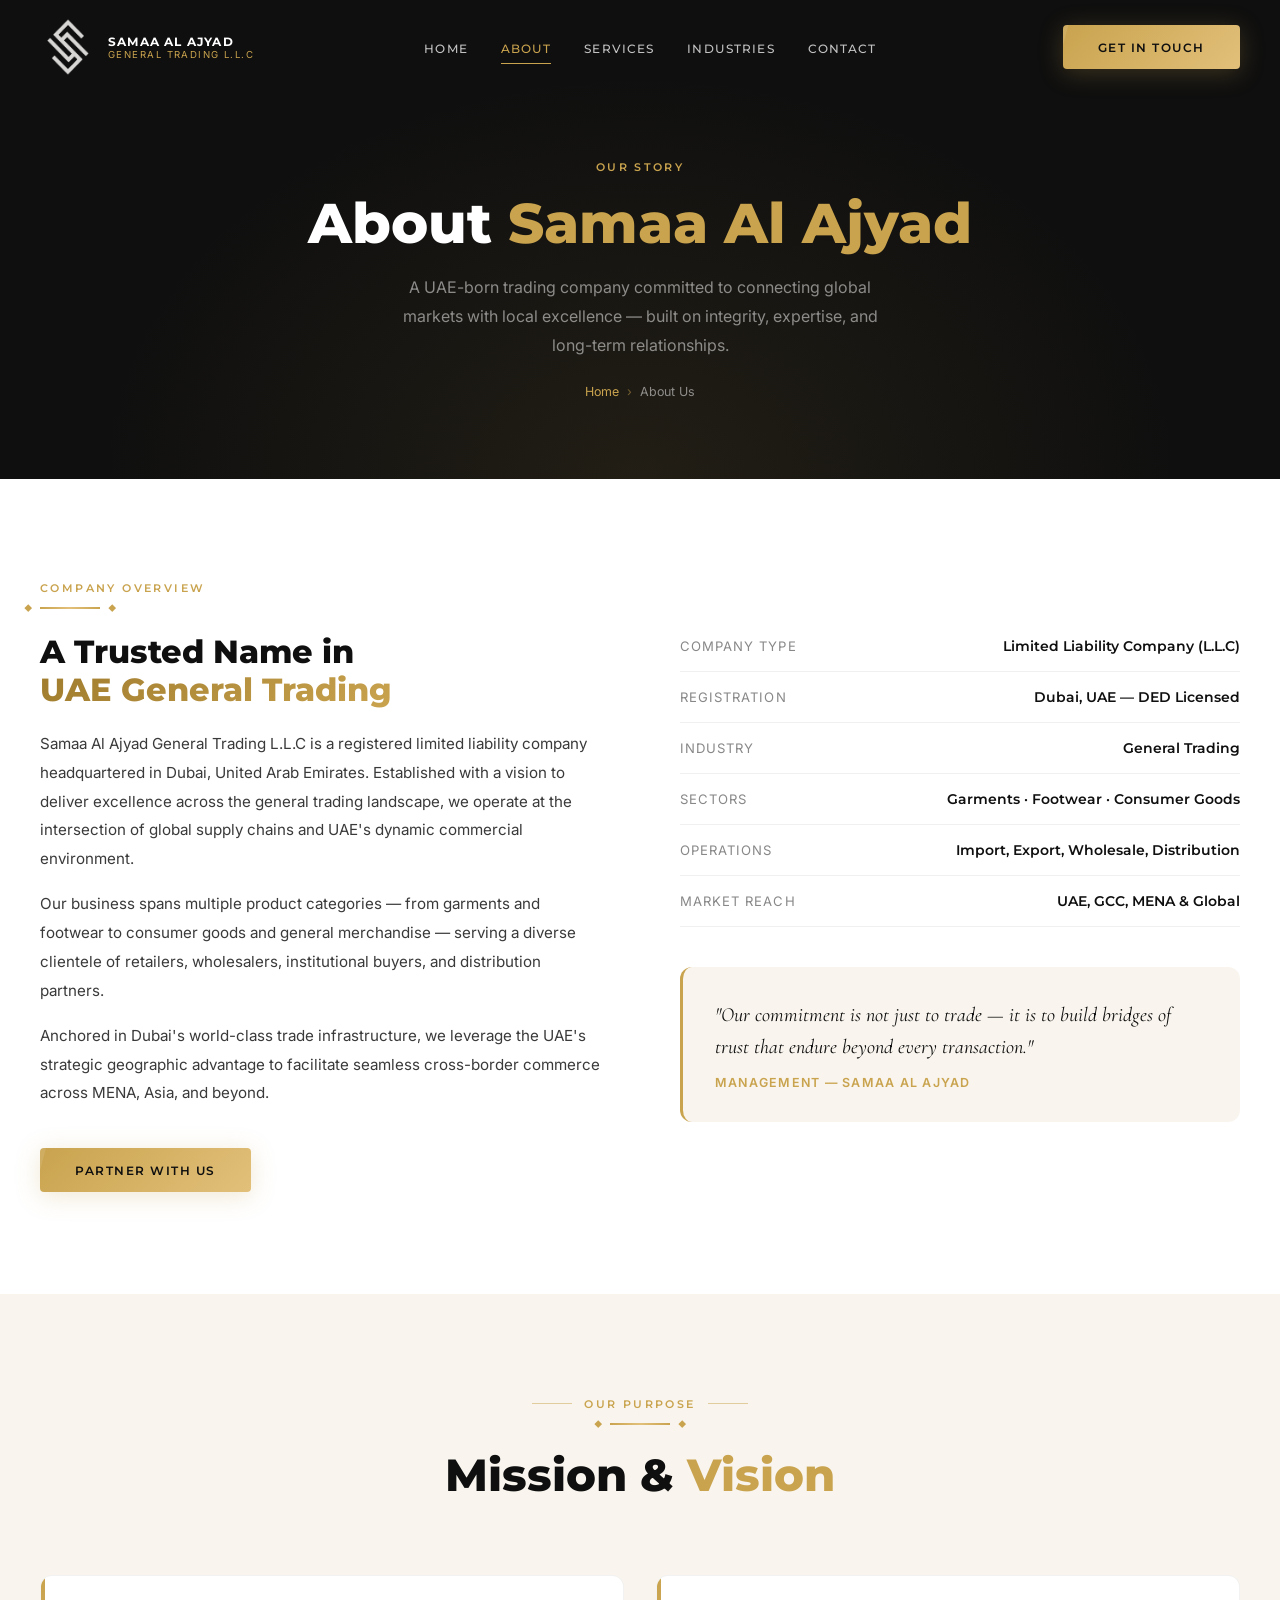
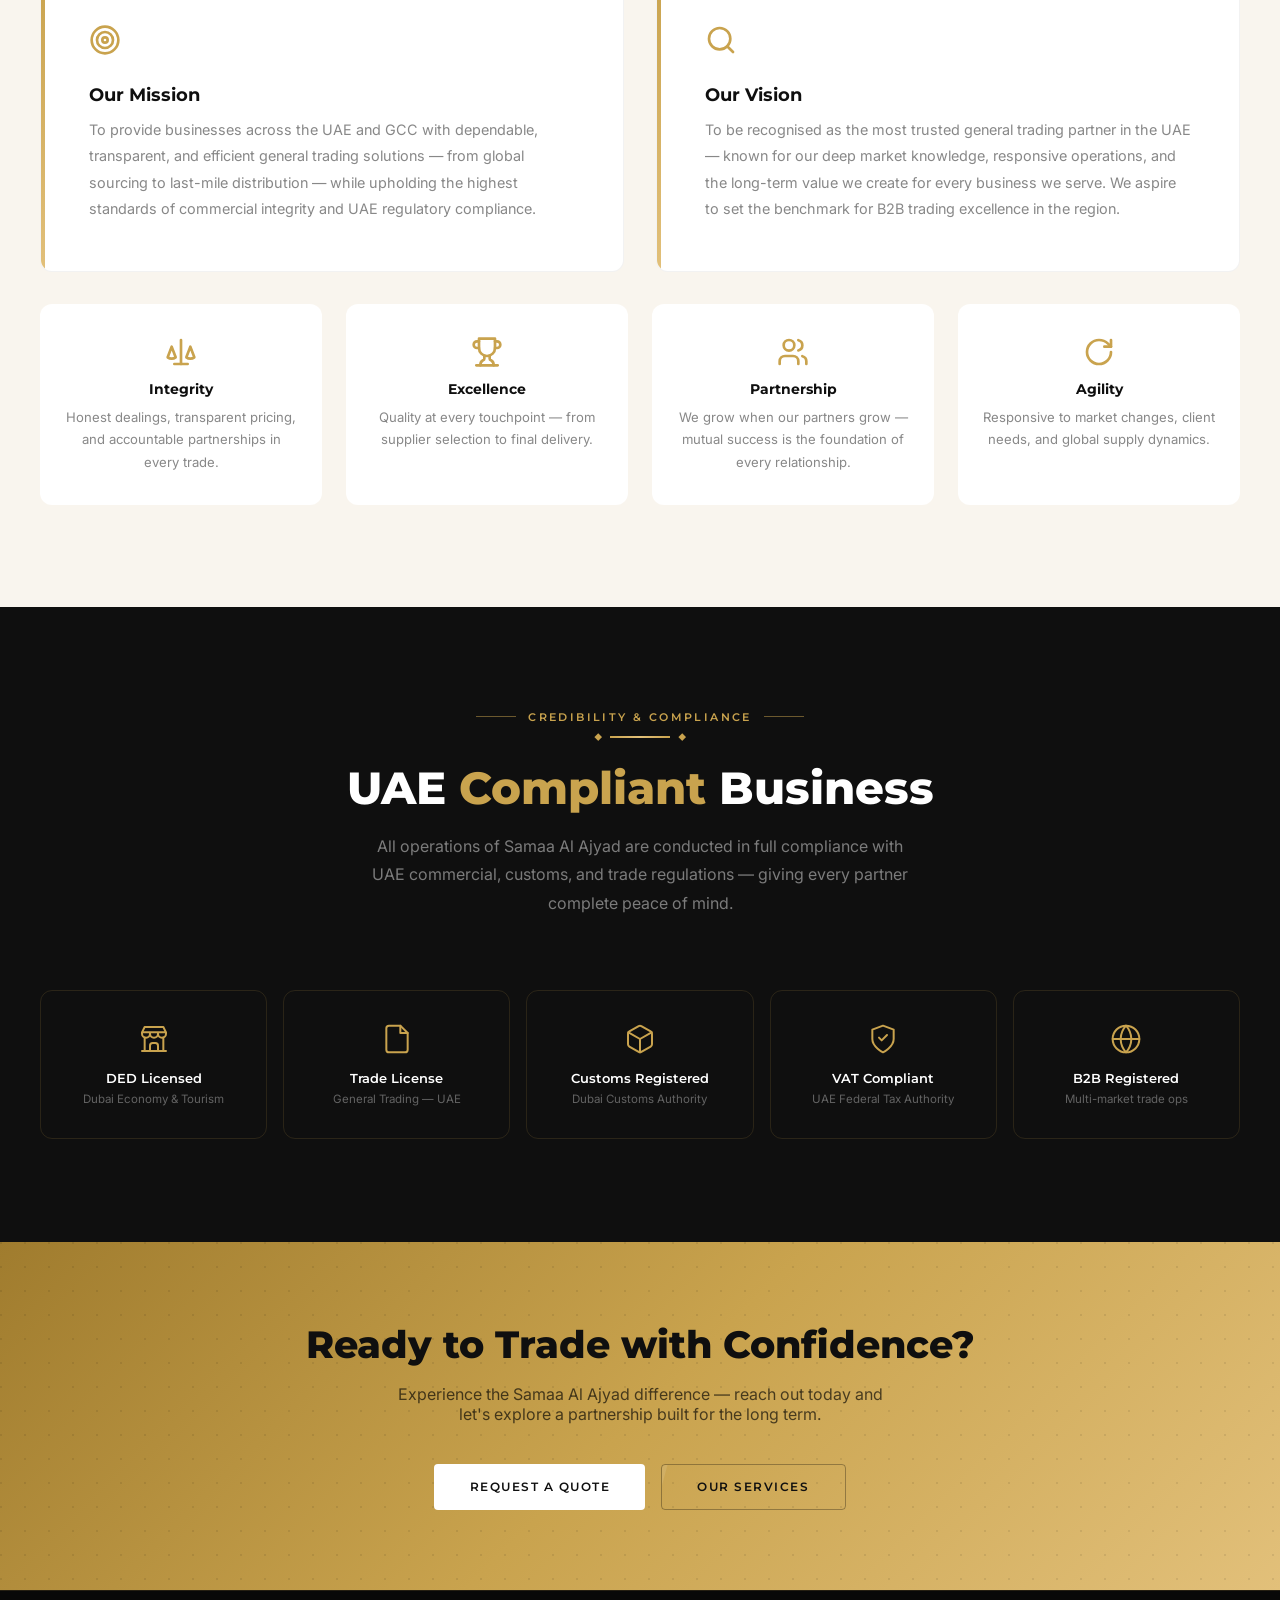
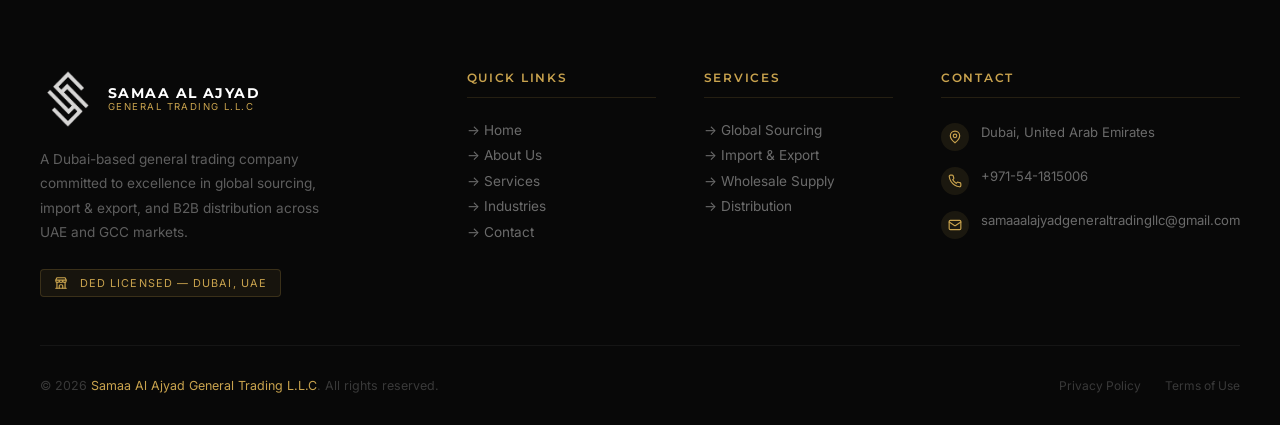
==== about.html @ 66979c5a "first commit" ====
<!DOCTYPE html>
<html lang="en">

<head>
    <meta charset="UTF-8">
    <meta name="viewport" content="width=device-width, initial-scale=1.0">
    <title>About Us — Samaa Al Ajyad General Trading L.L.C</title>
    <meta name="description"
        content="Learn about Samaa Al Ajyad General Trading — our mission, vision, and commitment to excellence in UAE trade.">
    <link rel="stylesheet" href="style.css">
</head>

<body>

    <!-- ── Navbar ──────────────────────────────────────────────── -->
    <nav id="navbar">
        <div class="nav-container">
            <a href="index.html" class="nav-logo">
                <img class="logo-mark" src="assets/Saama Al Ajyad General Trading LOGOTP.png"
                    alt="Samaa Al Ajyad General Trading logo">
                <div class="logo-text">
                    <span class="logo-name">Samaa Al Ajyad</span>
                    <span class="logo-sub">General Trading L.L.C</span>
                </div>
            </a>
            <ul class="nav-links" id="navLinks">
                <li><a href="index.html">Home</a></li>
                <li><a href="about.html">About</a></li>
                <li><a href="services.html">Services</a></li>
                <li><a href="industries.html">Industries</a></li>
                <li><a href="contact.html">Contact</a></li>
            </ul>
            <a href="contact.html" class="btn btn-gold nav-cta">Get in Touch</a>
            <button class="nav-hamburger" id="hamburger" aria-label="Menu" aria-expanded="false">
                <span></span><span></span><span></span>
            </button>
        </div>
    </nav>

    <!-- ── Page Header ──────────────────────────────────────────── -->
    <div class="page-header">
        <div class="container">
            <div class="page-header-content">
                <span class="section-label page-header-label">Our Story</span>
                <h1>About <span style="color:var(--gold)">Samaa Al Ajyad</span></h1>
                <p>A UAE-born trading company committed to connecting global markets with local excellence — built on
                    integrity, expertise, and long-term relationships.</p>
                <div class="page-breadcrumb">
                    <a href="index.html">Home</a>
                    <span>›</span>
                    <span style="color:rgba(255,255,255,0.5)">About Us</span>
                </div>
            </div>
        </div>
    </div>

    <!-- ── Company Introduction ─────────────────────────────────── -->
    <section class="section company-intro">
        <div class="container">
            <div class="intro-grid">
                <div class="intro-text reveal-left">
                    <div class="section-label">Company Overview</div>
                    <div class="ornament left"></div>
                    <h2 class="about-title">
                        A Trusted Name in<br>
                        <span class="intro-highlight">UAE General Trading</span>
                    </h2>
                    <p class="about-body">
                        Samaa Al Ajyad General Trading L.L.C is a registered limited liability company
                        headquartered in Dubai, United Arab Emirates. Established with a vision to deliver
                        excellence across the general trading landscape, we operate at the intersection of
                        global supply chains and UAE's dynamic commercial environment.
                    </p>
                    <p class="about-body">
                        Our business spans multiple product categories — from garments and footwear to
                        consumer goods and general merchandise — serving a diverse clientele of retailers,
                        wholesalers, institutional buyers, and distribution partners.
                    </p>
                    <p class="about-body">
                        Anchored in Dubai's world-class trade infrastructure, we leverage the UAE's
                        strategic geographic advantage to facilitate seamless cross-border commerce
                        across MENA, Asia, and beyond.
                    </p>
                    <a href="contact.html" class="btn btn-gold" style="margin-top:1.5rem;">Partner With Us</a>
                </div>

                <div class="reveal-right">
                    <div class="key-facts">
                        <div class="fact-row">
                            <span class="fact-label">Company Type</span>
                            <span class="fact-value">Limited Liability Company (L.L.C)</span>
                        </div>
                        <div class="fact-row">
                            <span class="fact-label">Registration</span>
                            <span class="fact-value">Dubai, UAE — DED Licensed</span>
                        </div>
                        <div class="fact-row">
                            <span class="fact-label">Industry</span>
                            <span class="fact-value">General Trading</span>
                        </div>
                        <div class="fact-row">
                            <span class="fact-label">Sectors</span>
                            <span class="fact-value">Garments · Footwear · Consumer Goods</span>
                        </div>
                        <div class="fact-row">
                            <span class="fact-label">Operations</span>
                            <span class="fact-value">Import, Export, Wholesale, Distribution</span>
                        </div>
                        <div class="fact-row">
                            <span class="fact-label">Market Reach</span>
                            <span class="fact-value">UAE, GCC, MENA &amp; Global</span>
                        </div>
                        <!-- <div class="fact-row">
                            <span class="fact-label">Business Language</span>
                            <span class="fact-value">English &amp; Arabic</span>
                        </div> -->
                    </div>

                    <div
                        style="margin-top:2.5rem; padding:2rem; background:var(--beige); border-radius:12px; border-left:3px solid var(--gold);">
                        <div
                            style="font-family:var(--font-serif); font-size:1.25rem; font-style:italic; color:var(--black); line-height:1.6; margin-bottom:0.75rem;">
                            "Our commitment is not just to trade — it is to build bridges of trust that endure beyond
                            every transaction."
                        </div>
                        <div
                            style="font-size:0.78rem; font-weight:600; letter-spacing:0.1em; text-transform:uppercase; color:var(--gold);">
                            Management — Samaa Al Ajyad</div>
                    </div>
                </div>
            </div>
        </div>
    </section>

    <!-- ── Mission & Vision ──────────────────────────────────────── -->
    <section class="section mv-section">
        <div class="container">
            <div class="section-head reveal">
                <div class="section-label">Our Purpose</div>
                <div class="ornament"></div>
                <h2 class="section-title">Mission &amp; <span class="gold">Vision</span></h2>
            </div>
            <div class="mv-grid">
                <div class="mv-card reveal delay-1">
                    <div class="mv-icon" style="color:var(--gold);">
                        <svg xmlns="http://www.w3.org/2000/svg" width="32" height="32" viewBox="0 0 24 24" fill="none"
                            stroke="currentColor" stroke-width="2" stroke-linecap="round" stroke-linejoin="round">
                            <circle cx="12" cy="12" r="10" />
                            <circle cx="12" cy="12" r="6" />
                            <circle cx="12" cy="12" r="2" />
                        </svg>
                    </div>
                    <div class="mv-title">Our Mission</div>
                    <div class="mv-text">
                        To provide businesses across the UAE and GCC with dependable, transparent,
                        and efficient general trading solutions — from global sourcing to last-mile
                        distribution — while upholding the highest standards of commercial integrity
                        and UAE regulatory compliance.
                    </div>
                </div>
                <div class="mv-card reveal delay-2">
                    <div class="mv-icon" style="color:var(--gold);">
                        <svg xmlns="http://www.w3.org/2000/svg" width="32" height="32" viewBox="0 0 24 24" fill="none"
                            stroke="currentColor" stroke-width="2" stroke-linecap="round" stroke-linejoin="round">
                            <circle cx="11" cy="11" r="8" />
                            <line x1="21" y1="21" x2="16.65" y2="16.65" />
                        </svg>
                    </div>
                    <div class="mv-title">Our Vision</div>
                    <div class="mv-text">
                        To be recognised as the most trusted general trading partner in the UAE —
                        known for our deep market knowledge, responsive operations, and the
                        long-term value we create for every business we serve. We aspire to set
                        the benchmark for B2B trading excellence in the region.
                    </div>
                </div>
            </div>

            <div
                style="display:grid; grid-template-columns:repeat(auto-fit,minmax(220px,1fr)); gap:1.5rem; margin-top:2rem;">
                <div class="reveal delay-1"
                    style="text-align:center; padding:2rem 1.5rem; background:var(--white); border-radius:12px;">
                    <div
                        style="font-size:2rem; margin-bottom:0.75rem; color:var(--gold); display:flex; justify-content:center;">
                        <svg xmlns="http://www.w3.org/2000/svg" width="32" height="32" viewBox="0 0 24 24" fill="none"
                            stroke="currentColor" stroke-width="2" stroke-linecap="round" stroke-linejoin="round">
                            <path d="m16 16 3-8 3 8c-.87.65-1.92 1-3 1s-2.13-.35-3-1Z" />
                            <path d="m2 16 3-8 3 8c-.87.65-1.92 1-3 1s-2.13-.35-3-1Z" />
                            <path d="M7 21h10" />
                            <path d="M12 3v18" />
                        </svg>
                    </div>
                    <div
                        style="font-family:var(--font-head); font-weight:700; font-size:0.9rem; color:var(--black); margin-bottom:0.5rem;">
                        Integrity</div>
                    <div style="font-size:0.82rem; color:var(--text-muted); line-height:1.7;">Honest dealings,
                        transparent pricing, and accountable partnerships in every trade.</div>
                </div>
                <div class="reveal delay-2"
                    style="text-align:center; padding:2rem 1.5rem; background:var(--white); border-radius:12px;">
                    <div
                        style="font-size:2rem; margin-bottom:0.75rem; color:var(--gold); display:flex; justify-content:center;">
                        <svg xmlns="http://www.w3.org/2000/svg" width="32" height="32" viewBox="0 0 24 24" fill="none"
                            stroke="currentColor" stroke-width="2" stroke-linecap="round" stroke-linejoin="round">
                            <path d="M6 9H4.5a2.5 2.5 0 0 1 0-5H6" />
                            <path d="M18 9h1.5a2.5 2.5 0 0 0 0-5H18" />
                            <path d="M4 22h16" />
                            <path d="M10 14.66V17c0 .55-.47.98-.97 1.21C7.85 18.75 7 20.24 7 22" />
                            <path d="M14 14.66V17c0 .55.47.98.97 1.21C16.15 18.75 17 20.24 17 22" />
                            <path d="M18 2H6v7a6 6 0 0 0 12 0V2Z" />
                        </svg>
                    </div>
                    <div
                        style="font-family:var(--font-head); font-weight:700; font-size:0.9rem; color:var(--black); margin-bottom:0.5rem;">
                        Excellence</div>
                    <div style="font-size:0.82rem; color:var(--text-muted); line-height:1.7;">Quality at every
                        touchpoint — from supplier selection to final delivery.</div>
                </div>
                <div class="reveal delay-3"
                    style="text-align:center; padding:2rem 1.5rem; background:var(--white); border-radius:12px;">
                    <div
                        style="font-size:2rem; margin-bottom:0.75rem; color:var(--gold); display:flex; justify-content:center;">
                        <svg xmlns="http://www.w3.org/2000/svg" width="32" height="32" viewBox="0 0 24 24" fill="none"
                            stroke="currentColor" stroke-width="2" stroke-linecap="round" stroke-linejoin="round">
                            <path d="M16 21v-2a4 4 0 0 0-4-4H6a4 4 0 0 0-4 4v2" />
                            <circle cx="9" cy="7" r="4" />
                            <path d="M22 21v-2a4 4 0 0 0-3-3.87" />
                            <path d="M16 3.13a4 4 0 0 1 0 7.75" />
                        </svg>
                    </div>
                    <div
                        style="font-family:var(--font-head); font-weight:700; font-size:0.9rem; color:var(--black); margin-bottom:0.5rem;">
                        Partnership</div>
                    <div style="font-size:0.82rem; color:var(--text-muted); line-height:1.7;">We grow when our partners
                        grow — mutual success is the foundation of every relationship.</div>
                </div>
                <div class="reveal delay-4"
                    style="text-align:center; padding:2rem 1.5rem; background:var(--white); border-radius:12px;">
                    <div
                        style="font-size:2rem; margin-bottom:0.75rem; color:var(--gold); display:flex; justify-content:center;">
                        <svg xmlns="http://www.w3.org/2000/svg" width="32" height="32" viewBox="0 0 24 24" fill="none"
                            stroke="currentColor" stroke-width="2" stroke-linecap="round" stroke-linejoin="round">
                            <path d="M21 12a9 9 0 1 1-9-9c2.52 0 4.93 1 6.74 2.74L21 8" />
                            <path d="M21 3v5h-5" />
                        </svg>
                    </div>
                    <div
                        style="font-family:var(--font-head); font-weight:700; font-size:0.9rem; color:var(--black); margin-bottom:0.5rem;">
                        Agility</div>
                    <div style="font-size:0.82rem; color:var(--text-muted); line-height:1.7;">Responsive to market
                        changes, client needs, and global supply dynamics.</div>
                </div>
            </div>
        </div>
    </section>

    <!-- ── UAE Compliance ────────────────────────────────────────── -->
    <section class="section compliance-section">
        <div class="container">
            <div class="section-head reveal">
                <div class="section-label" style="color:var(--gold)">Credibility &amp; Compliance</div>
                <div class="ornament"></div>
                <h2 class="section-title white">UAE <span class="gold">Compliant</span> Business</h2>
                <p class="section-desc" style="color:rgba(255,255,255,0.45)">
                    All operations of Samaa Al Ajyad are conducted in full compliance with UAE commercial,
                    customs, and trade regulations — giving every partner complete peace of mind.
                </p>
            </div>
            <div class="compliance-grid">
                <div class="compliance-card reveal delay-1">
                    <div class="compliance-badge"
                        style="color:var(--gold); display:flex; justify-content:center; margin-bottom:1rem;">
                        <svg xmlns="http://www.w3.org/2000/svg" width="32" height="32" viewBox="0 0 24 24" fill="none"
                            stroke="currentColor" stroke-width="1.5" stroke-linecap="round" stroke-linejoin="round">
                            <path d="M3 21h18" />
                            <path d="M3 7v1a3 3 0 0 0 6 0V7m0 1a3 3 0 0 0 6 0V7m0 1a3 3 0 0 0 6 0V7H3l2-4h14l2 4" />
                            <path d="M5 21V10.85" />
                            <path d="M19 21V10.85" />
                            <path d="M9 21v-4a2 2 0 0 1 2-2h2a2 2 0 0 1 2 2v4" />
                        </svg>
                    </div>
                    <div class="compliance-name">DED Licensed</div>
                    <div class="compliance-note">Dubai Economy &amp; Tourism</div>
                </div>
                <div class="compliance-card reveal delay-2">
                    <div class="compliance-badge"
                        style="color:var(--gold); display:flex; justify-content:center; margin-bottom:1rem;">
                        <svg xmlns="http://www.w3.org/2000/svg" width="32" height="32" viewBox="0 0 24 24" fill="none"
                            stroke="currentColor" stroke-width="1.5" stroke-linecap="round" stroke-linejoin="round">
                            <path d="M14.5 2H6a2 2 0 0 0-2 2v16a2 2 0 0 0 2 2h12a2 2 0 0 0 2-2V7.5L14.5 2z" />
                            <polyline points="14.5 2 14.5 7.5 20 7.5" />
                        </svg>
                    </div>
                    <div class="compliance-name">Trade License</div>
                    <div class="compliance-note">General Trading — UAE</div>
                </div>
                <div class="compliance-card reveal delay-3">
                    <div class="compliance-badge"
                        style="color:var(--gold); display:flex; justify-content:center; margin-bottom:1rem;">
                        <svg xmlns="http://www.w3.org/2000/svg" width="32" height="32" viewBox="0 0 24 24" fill="none"
                            stroke="currentColor" stroke-width="1.5" stroke-linecap="round" stroke-linejoin="round">
                            <path
                                d="M21 8a2 2 0 0 0-1-1.73l-7-4a2 2 0 0 0-2 0l-7 4A2 2 0 0 0 3 8v8a2 2 0 0 0 1 1.73l7 4a2 2 0 0 0 2 0l7-4A2 2 0 0 0 21 16Z" />
                            <path d="m3.3 7 8.7 5 8.7-5" />
                            <path d="M12 22V12" />
                        </svg>
                    </div>
                    <div class="compliance-name">Customs Registered</div>
                    <div class="compliance-note">Dubai Customs Authority</div>
                </div>
                <div class="compliance-card reveal delay-4">
                    <div class="compliance-badge"
                        style="color:var(--gold); display:flex; justify-content:center; margin-bottom:1rem;">
                        <svg xmlns="http://www.w3.org/2000/svg" width="32" height="32" viewBox="0 0 24 24" fill="none"
                            stroke="currentColor" stroke-width="1.5" stroke-linecap="round" stroke-linejoin="round">
                            <path d="M12 22s8-4 8-10V5l-8-3-8 3v7c0 6 8 10 8 10z" />
                            <polyline points="9 11 11 13 15 9" />
                        </svg>
                    </div>
                    <div class="compliance-name">VAT Compliant</div>
                    <div class="compliance-note">UAE Federal Tax Authority</div>
                </div>
                <div class="compliance-card reveal delay-5">
                    <div class="compliance-badge"
                        style="color:var(--gold); display:flex; justify-content:center; margin-bottom:1rem;">
                        <svg xmlns="http://www.w3.org/2000/svg" width="32" height="32" viewBox="0 0 24 24" fill="none"
                            stroke="currentColor" stroke-width="1.5" stroke-linecap="round" stroke-linejoin="round">
                            <circle cx="12" cy="12" r="10" />
                            <line x1="2" y1="12" x2="22" y2="12" />
                            <path
                                d="M12 2a15.3 15.3 0 0 1 4 10 15.3 15.3 0 0 1-4 10 15.3 15.3 0 0 1-4-10 15.3 15.3 0 0 1 4-10z" />
                        </svg>
                    </div>
                    <div class="compliance-name">B2B Registered</div>
                    <div class="compliance-note">Multi-market trade ops</div>
                </div>
            </div>
        </div>
    </section>

    <!-- ── CTA ────────────────────────────────────────────────────── -->
    <section class="cta-banner">
        <div class="container">
            <div class="cta-content reveal">
                <h2 class="cta-title">Ready to Trade with Confidence?</h2>
                <p class="cta-sub">Experience the Samaa Al Ajyad difference — reach out today and let's explore a
                    partnership built for the long term.</p>
                <div class="cta-actions">
                    <a href="contact.html" class="btn btn-white">Request a Quote</a>
                    <a href="services.html" class="btn btn-outline"
                        style="border-color:rgba(0,0,0,0.3); color:var(--black);">Our Services</a>
                </div>
            </div>
        </div>
    </section>

    <!-- ── Footer ────────────────────────────────────────────────── -->
    <footer>
        <div class="container">
            <div class="footer-grid">
                <div class="footer-brand">
                    <div class="nav-logo">
                        <img class="logo-mark" src="assets/Saama Al Ajyad General Trading LOGOTP.png"
                            alt="Samaa Al Ajyad General Trading logo">
                        <div class="logo-text">
                            <span class="logo-name">Samaa Al Ajyad</span>
                            <span class="logo-sub">General Trading L.L.C</span>
                        </div>
                    </div>
                    <p class="footer-desc">A Dubai-based general trading company committed to excellence in global
                        sourcing, import & export, and B2B distribution across UAE and GCC markets.</p>
                    <div class="footer-cert">
                        <svg xmlns="http://www.w3.org/2000/svg" width="14" height="14" viewBox="0 0 24 24" fill="none"
                            stroke="currentColor" stroke-width="2" stroke-linecap="round" stroke-linejoin="round"
                            style="margin-right:4px;">
                            <path d="M3 21h18" />
                            <path d="M3 7v1a3 3 0 0 0 6 0V7m0 1a3 3 0 0 0 6 0V7m0 1a3 3 0 0 0 6 0V7H3l2-4h14l2 4" />
                            <path d="M5 21V10.85" />
                            <path d="M19 21V10.85" />
                            <path d="M9 21v-4a2 2 0 0 1 2-2h2a2 2 0 0 1 2 2v4" />
                        </svg>
                        DED Licensed — Dubai, UAE
                    </div>
                </div>
                <div>
                    <div class="footer-col-title">Quick Links</div>
                    <ul class="footer-links">
                        <li><a href="index.html">→ Home</a></li>
                        <li><a href="about.html">→ About Us</a></li>
                        <li><a href="services.html">→ Services</a></li>
                        <li><a href="industries.html">→ Industries</a></li>
                        <li><a href="contact.html">→ Contact</a></li>
                    </ul>
                </div>
                <div>
                    <div class="footer-col-title">Services</div>
                    <ul class="footer-links">
                        <li><a href="services.html">→ Global Sourcing</a></li>
                        <li><a href="services.html">→ Import &amp; Export</a></li>
                        <li><a href="services.html">→ Wholesale Supply</a></li>
                        <li><a href="services.html">→ Distribution</a></li>
                    </ul>
                </div>
                <div>
                    <div class="footer-col-title">Contact</div>
                    <div class="footer-contact-list">
                        <div class="footer-contact-item">
                            <div class="contact-icon">
                                <svg xmlns="http://www.w3.org/2000/svg" width="14" height="14" viewBox="0 0 24 24"
                                    fill="none" stroke="currentColor" stroke-width="2" stroke-linecap="round"
                                    stroke-linejoin="round">
                                    <path d="M20 10c0 6-8 12-8 12s-8-6-8-12a8 8 0 0 1 16 0Z" />
                                    <circle cx="12" cy="10" r="3" />
                                </svg>
                            </div>
                            <div class="contact-detail">Dubai, United Arab Emirates</div>
                        </div>
                        <div class="footer-contact-item">
                            <div class="contact-icon">
                                <svg xmlns="http://www.w3.org/2000/svg" width="14" height="14" viewBox="0 0 24 24"
                                    fill="none" stroke="currentColor" stroke-width="2" stroke-linecap="round"
                                    stroke-linejoin="round">
                                    <path
                                        d="M22 16.92v3a2 2 0 0 1-2.18 2 19.79 19.79 0 0 1-8.63-3.07 19.5 19.5 0 0 1-6-6 19.79 19.79 0 0 1-3.07-8.67A2 2 0 0 1 4.11 2h3a2 2 0 0 1 2 1.72 12.84 12.84 0 0 0 .7 2.81 2 2 0 0 1-.45 2.11L8.09 9.91a16 16 0 0 0 6 6l1.27-1.27a2 2 0 0 1 2.11-.45 12.84 12.84 0 0 0 2.81.7A2 2 0 0 1 22 16.92z" />
                                </svg>
                            </div>
                            <div class="contact-detail">+971-54-1815006</div>
                        </div>
                        <div class="footer-contact-item">
                            <div class="contact-icon">
                                <svg xmlns="http://www.w3.org/2000/svg" width="14" height="14" viewBox="0 0 24 24"
                                    fill="none" stroke="currentColor" stroke-width="2" stroke-linecap="round"
                                    stroke-linejoin="round">
                                    <rect width="20" height="16" x="2" y="4" rx="2" />
                                    <path d="m22 7-8.97 5.7a1.94 1.94 0 0 1-2.06 0L2 7" />
                                </svg>
                            </div>
                            <div class="contact-detail">samaaalajyadgeneraltradingllc@gmail.com</div>
                        </div>
                    </div>
                </div>
            </div>
            <div class="footer-bottom">
                <p class="footer-copy">© 2026 <span>Samaa Al Ajyad General Trading L.L.C</span>. All rights reserved.
                </p>
                <div class="footer-legal">
                    <a href="#">Privacy Policy</a>
                    <a href="#">Terms of Use</a>
                </div>
            </div>
        </div>
    </footer>

    <script src="script.js"></script>
</body>

</html>
---- style.css ----
@import url('https://fonts.googleapis.com/css2?family=Montserrat:wght@300;400;500;600;700;800;900&family=Cormorant+Garamond:ital,wght@0,300;0,400;0,600;1,300;1,400&family=Inter:wght@300;400;500&display=swap');

/* ── CSS Variables ─────────────────────────────────────────── */
:root {
  --gold:        #C9A34E;
  --gold-light:  #E2C07A;
  --gold-dark:   #A07C2E;
  --black:       #0F0F0F;
  --black-soft:  #1A1A1A;
  --black-mid:   #242424;
  --white:       #FFFFFF;
  --beige:       #F9F5EE;
  --beige-dark:  #F0E9DA;
  --text-muted:  #888888;
  --text-body:   #3A3A3A;

  --font-head:   'Montserrat', sans-serif;
  --font-serif:  'Cormorant Garamond', serif;
  --font-body:   'Inter', sans-serif;

  --radius:      4px;
  --radius-lg:   12px;
  --transition:  0.35s cubic-bezier(0.25, 0.46, 0.45, 0.94);
  --shadow:      0 8px 40px rgba(0,0,0,0.10);
  --shadow-gold: 0 4px 24px rgba(201,163,78,0.25);

  /* Spacing system */
  --section-padding: clamp(4rem, 8vw, 8rem);
  --container-max: 1340px;
}

/* ── Reset ─────────────────────────────────────────────────── */
*, *::before, *::after { margin: 0; padding: 0; box-sizing: border-box; }
html { scroll-behavior: smooth; font-size: 16px; }
body {
  font-family: var(--font-body);
  color: var(--text-body);
  background: var(--white);
  overflow-x: hidden;
  -webkit-font-smoothing: antialiased;
}
img { display: block; max-width: 100%; }
a { text-decoration: none; color: inherit; }
ul { list-style: none; }
button { cursor: pointer; border: none; background: none; font-family: inherit; }

/* ── Scrollbar ─────────────────────────────────────────────── */
::-webkit-scrollbar { width: 6px; }
::-webkit-scrollbar-track { background: var(--black); }
::-webkit-scrollbar-thumb { background: var(--gold); border-radius: 3px; }

/* ── Arabic-inspired background pattern ───────────────────── */
.pattern-bg {
  background-image:
    radial-gradient(circle at 1px 1px, rgba(201,163,78,0.08) 1px, transparent 0);
  background-size: 32px 32px;
}

/* ── Geometric ornament ────────────────────────────────────── */
.ornament {
  width: 60px; height: 2px;
  background: linear-gradient(90deg, var(--gold), var(--gold-light), var(--gold));
  margin: 0 auto 1.5rem;
  position: relative;
}
.ornament::before, .ornament::after {
  content: '◆';
  position: absolute;
  top: 50%; transform: translateY(-50%);
  font-size: 8px;
  color: var(--gold);
}
.ornament::before { left: -16px; }
.ornament::after  { right: -16px; }
.ornament.left { margin: 0 0 1.5rem; }
.ornament.left::before { left: -16px; }

/* ── Section labels ────────────────────────────────────────── */
.section-label {
  font-family: var(--font-head);
  font-size: 0.68rem;
  font-weight: 600;
  letter-spacing: 0.22em;
  text-transform: uppercase;
  color: var(--gold);
  margin-bottom: 0.75rem;
}

/* ── Headings ──────────────────────────────────────────────── */
h1, h2, h3, h4 { font-family: var(--font-head); line-height: 1.2; }
.serif-head { font-family: var(--font-serif); font-style: italic; }

/* ── Buttons ───────────────────────────────────────────────── */
.btn {
  display: inline-flex; align-items: center; gap: 0.5rem;
  padding: 0.9rem 2.2rem;
  font-family: var(--font-head);
  font-size: 0.78rem;
  font-weight: 600;
  letter-spacing: 0.12em;
  text-transform: uppercase;
  border-radius: var(--radius);
  transition: var(--transition);
  position: relative;
  overflow: hidden;
}
.btn::after {
  content: '';
  position: absolute; inset: 0;
  background: rgba(255,255,255,0.1);
  transform: translateX(-100%) skewX(-15deg);
  transition: transform 0.5s cubic-bezier(0.25, 0.46, 0.45, 0.94);
}
.btn:hover::after { transform: translateX(110%) skewX(-15deg); }

.btn-gold {
  background: linear-gradient(135deg, var(--gold), var(--gold-light));
  color: var(--black);
  box-shadow: var(--shadow-gold);
}
.btn-gold:hover {
  background: linear-gradient(135deg, var(--gold-dark), var(--gold));
  transform: translateY(-2px);
  box-shadow: 0 8px 32px rgba(201,163,78,0.40);
}
.btn-outline {
  border: 1.5px solid var(--gold);
  color: var(--gold);
  background: transparent;
}
.btn-outline:hover {
  background: var(--gold);
  color: var(--black);
  transform: translateY(-2px);
}
.btn-white {
  background: var(--white);
  color: var(--black);
}
.btn-white:hover {
  background: var(--beige);
  transform: translateY(-2px);
}

/* ── Navbar ────────────────────────────────────────────────── */
#navbar {
  position: fixed; top: 0; left: 0; right: 0; z-index: 1000;
  padding: 1.2rem 0;
  transition: all 0.4s ease;
}
#navbar.scrolled {
  background: rgba(15,15,15,0.96);
  backdrop-filter: blur(20px);
  -webkit-backdrop-filter: blur(20px);
  padding: 0.8rem 0;
  box-shadow: 0 2px 40px rgba(0,0,0,0.4);
  border-bottom: 1px solid rgba(201,163,78,0.15);
}
.nav-container {
  max-width: var(--container-max);
  margin: 0 auto;
  padding: 0 2.5rem;
  display: flex;
  align-items: center;
  justify-content: space-between;
}
.nav-logo {
  display: flex; align-items: center; gap: 0.75rem;
}
.logo-mark {
  width: 56px; height: 56px;
  border-radius: 4px;
  display: block;
  object-fit: contain;
  flex-shrink: 0;
}
.logo-text { display: flex; flex-direction: column; }
.logo-name {
  font-family: var(--font-head);
  font-size: 0.75rem;
  font-weight: 700;
  letter-spacing: 0.1em;
  text-transform: uppercase;
  color: var(--white);
  line-height: 1.2;
}
.logo-sub {
  font-family: var(--font-body);
  font-size: 0.6rem;
  letter-spacing: 0.15em;
  text-transform: uppercase;
  color: var(--gold);
  line-height: 1;
}
.nav-links {
  display: flex; align-items: center; gap: 0.25rem;
}
.nav-links a {
  font-family: var(--font-head);
  font-size: 0.72rem;
  font-weight: 500;
  letter-spacing: 0.1em;
  text-transform: uppercase;
  color: rgba(255,255,255,0.75);
  padding: 0.5rem 0.9rem;
  border-radius: 2px;
  transition: var(--transition);
  position: relative;
}
.nav-links a::after {
  content: '';
  position: absolute; bottom: 0; left: 50%; right: 50%;
  height: 1.5px;
  background: var(--gold);
  transition: var(--transition);
}
.nav-links a:hover { color: var(--gold); }
.nav-links a:hover::after,
.nav-links a.active::after { left: 0.9rem; right: 0.9rem; }
.nav-links a.active { color: var(--gold); }
.nav-cta { margin-left: 1rem; }
.nav-hamburger {
  display: none; flex-direction: column; gap: 5px;
  padding: 0.5rem; cursor: pointer;
}
.nav-hamburger span {
  display: block; width: 24px; height: 2px;
  background: var(--white); border-radius: 1px;
  transition: var(--transition);
}

/* ── Mobile Nav ────────────────────────────────────────────── */
@media (max-width: 900px) {
  .nav-links, .nav-cta { display: none; }
  .nav-hamburger { display: flex; }
  .nav-links.open {
    display: flex; flex-direction: column; gap: 0;
    position: fixed; top: 70px; left: 0; right: 0;
    background: rgba(15,15,15,0.98);
    backdrop-filter: blur(20px);
    padding: 1.5rem 2rem 2rem;
    border-bottom: 1px solid rgba(201,163,78,0.2);
  }
  .nav-links.open a { padding: 0.9rem 0; border-bottom: 1px solid rgba(255,255,255,0.05); }
}

/* ── Hero ──────────────────────────────────────────────────── */
.hero {
  min-height: 100vh;
  background: var(--black);
  position: relative;
  display: flex; align-items: center; overflow: hidden;
}
.hero-bg {
  position: absolute; inset: 0;
  background:
    radial-gradient(ellipse at 20% 50%, rgba(201,163,78,0.12) 0%, transparent 60%),
    radial-gradient(ellipse at 80% 20%, rgba(201,163,78,0.07) 0%, transparent 50%),
    linear-gradient(160deg, #0F0F0F 0%, #1A1508 50%, #0F0F0F 100%);
}
.hero-grid-overlay {
  position: absolute; inset: 0; opacity: 0.04;
  background-image:
    linear-gradient(rgba(201,163,78,0.5) 1px, transparent 1px),
    linear-gradient(90deg, rgba(201,163,78,0.5) 1px, transparent 1px);
  background-size: 80px 80px;
}
.hero-geometric {
  position: absolute; right: -100px; top: 50%;
  transform: translateY(-50%);
  width: 700px; height: 700px;
  border: 1px solid rgba(201,163,78,0.1);
  border-radius: 50%;
  animation: spin-slow 30s linear infinite;
}
.hero-geometric::before {
  content: '';
  position: absolute; inset: 60px;
  border: 1px solid rgba(201,163,78,0.08);
  border-radius: 50%;
}
.hero-geometric::after {
  content: '';
  position: absolute; inset: 140px;
  border: 1px solid rgba(201,163,78,0.06);
  border-radius: 50%;
}
@keyframes spin-slow { to { transform: translateY(-50%) rotate(360deg); } }

.hero-content {
  position: relative; z-index: 2;
  max-width: var(--container-max);
  margin: 0 auto;
  padding: clamp(8rem, 15vh, 12rem) 2.5rem clamp(4rem, 8vh, 6rem);
  display: grid;
  grid-template-columns: 1.1fr 0.9fr;
  align-items: center;
  gap: 6rem;
  width: 100%;
}
.hero-text {}
.hero-badge {
  display: inline-flex; align-items: center; gap: 0.5rem;
  background: rgba(201,163,78,0.1);
  border: 1px solid rgba(201,163,78,0.25);
  border-radius: 100px;
  padding: 0.4rem 1rem;
  font-family: var(--font-head);
  font-size: 0.65rem;
  letter-spacing: 0.18em;
  text-transform: uppercase;
  color: var(--gold);
  margin-bottom: 1.75rem;
}
.hero-badge span { width: 6px; height: 6px; border-radius: 50%; background: var(--gold); animation: pulse 2s infinite; }
@keyframes pulse { 0%,100%{opacity:1;} 50%{opacity:0.3;} }

.hero-title {
  font-size: clamp(2.5rem, 5vw, 4.2rem);
  font-weight: 800;
  color: var(--white);
  line-height: 1.1;
  margin-bottom: 1.5rem;
}
.hero-title .gold-word { color: var(--gold); position: relative; }
.hero-title .serif-word {
  font-family: var(--font-serif);
  font-style: italic;
  font-weight: 300;
  color: var(--gold-light);
}
.hero-sub {
  font-size: 1.05rem;
  line-height: 1.8;
  color: rgba(255,255,255,0.6);
  max-width: 480px;
  margin-bottom: 2.5rem;
}
.hero-actions { display: flex; gap: 1rem; flex-wrap: wrap; margin-bottom: 3rem; }
.hero-stats {
  display: flex; gap: 2.5rem;
  padding-top: 2rem;
  border-top: 1px solid rgba(255,255,255,0.08);
}
.stat-item {}
.stat-num {
  font-family: var(--font-head);
  font-size: 1.8rem;
  font-weight: 800;
  color: var(--gold);
  line-height: 1;
}
.stat-label {
  font-size: 0.72rem;
  color: rgba(255,255,255,0.45);
  letter-spacing: 0.05em;
  margin-top: 0.25rem;
}
.hero-visual { display: flex; justify-content: center; align-items: center; }
.hero-card-stack { position: relative; width: 380px; height: 420px; }
.hero-card {
  position: absolute;
  background: rgba(255,255,255,0.03);
  backdrop-filter: blur(10px);
  border: 1px solid rgba(201,163,78,0.2);
  border-radius: var(--radius-lg);
  padding: 2rem;
}
.hero-card-main {
  width: 300px; top: 20px; left: 40px;
  background: rgba(201,163,78,0.06);
  border: 1px solid rgba(201,163,78,0.25);
  animation: float 4s ease-in-out infinite;
}
.hero-card-sm1 {
  width: 200px; top: 0; right: 0;
  animation: float 4s ease-in-out infinite 1.3s;
}
.hero-card-sm2 {
  width: 220px; bottom: 0; left: 0;
  animation: float 4s ease-in-out infinite 0.7s;
}
@keyframes float { 0%,100%{transform:translateY(0);} 50%{transform:translateY(-12px);} }
.card-icon {
  width: 48px; height: 48px;
  background: linear-gradient(135deg, var(--gold), var(--gold-light));
  border-radius: 6px;
  display: flex; align-items: center; justify-content: center;
  color: var(--black);
  margin-bottom: 1.25rem;
  padding: 10px;
  transition: var(--transition);
}
.hero-card:hover .card-icon {
  transform: scale(1.1) rotate(5deg);
  box-shadow: var(--shadow-gold);
}
.card-icon svg { 
  width: 100%; height: 100%; 
  stroke-width: 1.8;
  filter: drop-shadow(0 2px 4px rgba(0,0,0,0.1));
}

.card-head {
  font-family: var(--font-head);
  font-size: 0.9rem;
  font-weight: 600;
  color: var(--white);
  margin-bottom: 0.35rem;
}
.card-sub { font-size: 0.75rem; color: rgba(255,255,255,0.45); }

/* ── Scroll Indicator ──────────────────────────────────────── */
.scroll-indicator {
  position: absolute; bottom: 2.5rem; left: 50%;
  transform: translateX(-50%);
  display: flex; flex-direction: column; align-items: center; gap: 0.5rem;
  z-index: 2;
}
.scroll-mouse {
  width: 26px; height: 40px;
  border: 1.5px solid rgba(201,163,78,0.4);
  border-radius: 13px;
  position: relative;
}
.scroll-mouse::after {
  content: '';
  position: absolute; top: 6px; left: 50%;
  transform: translateX(-50%);
  width: 4px; height: 8px;
  background: var(--gold);
  border-radius: 2px;
  animation: scroll-bounce 2s infinite;
}
@keyframes scroll-bounce { 0%,100%{transform:translateX(-50%) translateY(0);opacity:1;} 100%{transform:translateX(-50%) translateY(12px);opacity:0;} }
.scroll-label { font-size: 0.62rem; letter-spacing: 0.15em; text-transform: uppercase; color: rgba(255,255,255,0.3); }

/* ── Section Wrappers ──────────────────────────────────────── */
.section { padding: var(--section-padding) 0; }
.section-sm { padding: calc(var(--section-padding) / 2) 0; }
.container {
  max-width: var(--container-max);
  margin: 0 auto;
  padding: 0 2.5rem;
}
.section-head { text-align: center; margin-bottom: 4.5rem; }
.section-head .section-label { justify-content: center; display: flex; align-items: center; gap: 0.75rem; }
.section-head .section-label::before,
.section-head .section-label::after { content: ''; flex: 1; max-width: 40px; height: 1px; background: var(--gold); opacity: 0.5; }
.section-title {
  font-size: clamp(1.8rem, 3.5vw, 2.8rem);
  font-weight: 800;
  color: var(--black);
  line-height: 1.2;
}
.section-title.white { color: var(--white); }
.section-title .gold { color: var(--gold); }
.section-desc {
  margin-top: 1rem;
  font-size: 1rem;
  line-height: 1.8;
  color: var(--text-muted);
  max-width: 560px;
  margin-left: auto; margin-right: auto;
}

/* ── About Preview ─────────────────────────────────────────── */
.about-preview { background: var(--beige); }
.about-grid {
  display: grid;
  grid-template-columns: 1fr 1fr;
  gap: 6rem;
  align-items: center;
}
.about-visual { position: relative; }
.about-img-wrap {
  width: 100%;
  aspect-ratio: 4/5;
  background: linear-gradient(135deg, var(--black-soft) 0%, var(--black-mid) 100%);
  border-radius: var(--radius-lg);
  position: relative; overflow: hidden;
}
.about-img-pattern {
  position: absolute; inset: 0;
  background-image: radial-gradient(circle at 50% 50%, rgba(201,163,78,0.08) 0%, transparent 70%);
}
.about-img-inner {
  position: absolute; inset: 0;
  display: flex; align-items: center; justify-content: center;
}
.about-emblem {
  width: 180px; height: 180px;
  border: 1.5px solid rgba(201,163,78,0.3);
  border-radius: 50%;
  display: flex; align-items: center; justify-content: center;
  position: relative;
}
.about-emblem::before {
  content: '';
  position: absolute; inset: 12px;
  border: 1px solid rgba(201,163,78,0.15);
  border-radius: 50%;
}
.emblem-text {
  font-family: var(--font-head);
  font-size: 2.5rem;
  font-weight: 800;
  color: var(--gold);
  text-align: center;
  line-height: 1;
}
.emblem-sub {
  font-size: 0.5rem;
  letter-spacing: 0.2em;
  color: rgba(201,163,78,0.6);
  text-transform: uppercase;
  margin-top: 0.25rem;
}
.about-accent {
  position: absolute; bottom: -20px; right: -20px;
  width: 140px; height: 140px;
  background: linear-gradient(135deg, var(--gold), var(--gold-light));
  border-radius: var(--radius-lg);
  z-index: -1;
  opacity: 0.5;
}
.about-corner {
  position: absolute; top: -16px; left: -16px;
  width: 80px; height: 80px;
  border-left: 3px solid var(--gold);
  border-top: 3px solid var(--gold);
  border-radius: 2px;
}
.about-text .section-label { justify-content: flex-start; }
.about-title {
  font-size: clamp(1.6rem, 3vw, 2.4rem);
  font-weight: 800;
  color: var(--black);
  line-height: 1.2;
  margin-bottom: 1.25rem;
}
.about-body {
  font-size: 0.95rem;
  line-height: 1.9;
  color: var(--text-body);
  margin-bottom: 1rem;
}
.about-points { margin: 1.75rem 0 2rem; display: flex; flex-direction: column; gap: 0.85rem; }
.about-point { display: flex; align-items: flex-start; gap: 0.85rem; }
.point-icon {
  width: 32px; height: 32px; flex-shrink: 0;
  background: rgba(201,163,78,0.12);
  border-radius: 50%;
  display: flex; align-items: center; justify-content: center;
  color: var(--gold);
  font-size: 0.8rem;
  margin-top: 0.1rem;
}
.point-text { font-size: 0.88rem; line-height: 1.6; color: var(--text-body); }

/* ── Services Preview ──────────────────────────────────────── */
.services-preview { background: var(--white); }
.services-grid { display: grid; grid-template-columns: repeat(auto-fit, minmax(260px, 1fr)); gap: 1.5rem; }
.service-card {
  background: var(--white);
  border: 1px solid rgba(0,0,0,0.06);
  border-radius: var(--radius-lg);
  padding: 2.5rem 2rem;
  position: relative; overflow: hidden;
  transition: var(--transition);
  cursor: default;
}
.service-card::before {
  content: '';
  position: absolute; bottom: 0; left: 0; right: 0; height: 3px;
  background: linear-gradient(90deg, var(--gold), var(--gold-light));
  transform: scaleX(0); transform-origin: left;
  transition: transform 0.45s ease;
}
.service-card:hover { 
  transform: translateY(-8px); 
  box-shadow: 0 20px 40px rgba(0,0,0,0.08); 
  border-color: rgba(201,163,78,0.2); 
}
.service-card:hover::before { transform: scaleX(1); }
.service-icon {
  width: 60px; height: 60px;
  background: rgba(201,163,78,0.1);
  border-radius: var(--radius-lg);
  display: flex; align-items: center; justify-content: center;
  margin-bottom: 1.75rem;
  transition: var(--transition);
  padding: 14px;
  color: var(--gold);
}
.service-icon svg { width: 100%; height: 100%; stroke-width: 1.8; }
.service-card:hover .service-icon { 
  background: var(--gold); 
  color: var(--white); 
  transform: rotate(5deg) scale(1.05);
}
.service-title {
  font-family: var(--font-head);
  font-size: 1rem;
  font-weight: 700;
  color: var(--black);
  margin-bottom: 0.75rem;
}
.service-desc { font-size: 0.875rem; line-height: 1.75; color: var(--text-muted); }
.service-num {
  position: absolute; top: 1.5rem; right: 1.5rem;
  font-family: var(--font-serif);
  font-size: 3rem;
  font-weight: 300;
  color: rgba(201,163,78,0.08);
  line-height: 1;
  transition: var(--transition);
}
.service-card:hover .service-num { color: rgba(201,163,78,0.15); }

/* ── Why Choose Us ─────────────────────────────────────────── */
.why-section {
  background: var(--black);
  position: relative; overflow: hidden;
}
.why-section::before {
  content: '';
  position: absolute; inset: 0;
  background: radial-gradient(ellipse at 50% 0%, rgba(201,163,78,0.08) 0%, transparent 60%);
}
.why-grid { display: grid; grid-template-columns: repeat(auto-fit, minmax(220px, 1fr)); gap: 1.5rem; position: relative; z-index: 1; }
.why-card {
  text-align: center;
  padding: 2.5rem 1.5rem;
  border: 1px solid rgba(201,163,78,0.15);
  border-radius: var(--radius-lg);
  background: rgba(255,255,255,0.02);
  backdrop-filter: blur(10px);
  transition: var(--transition);
}
.why-card:hover {
  border-color: var(--gold);
  background: rgba(201,163,78,0.06);
  transform: translateY(-6px);
  box-shadow: 0 10px 30px rgba(0,0,0,0.2);
}
.why-icon {
  width: 64px; height: 64px;
  margin: 0 auto 1.5rem;
  background: linear-gradient(135deg, rgba(201,163,78,0.15), rgba(201,163,78,0.05));
  border: 1px solid rgba(201,163,78,0.25);
  border-radius: 50%;
  display: flex; align-items: center; justify-content: center;
  padding: 16px;
  color: var(--gold);
}
.why-icon svg { width: 100%; height: 100%; stroke-width: 1.5; }
.why-title {
  font-family: var(--font-head);
  font-size: 0.95rem;
  font-weight: 700;
  color: var(--white);
  margin-bottom: 0.75rem;
}
.why-desc { font-size: 0.82rem; line-height: 1.75; color: rgba(255,255,255,0.45); }

/* ── CTA Banner ────────────────────────────────────────────── */
.cta-banner {
  background: linear-gradient(135deg, var(--gold-dark) 0%, var(--gold) 50%, var(--gold-light) 100%);
  padding: 5rem 0;
  position: relative; overflow: hidden;
}
.cta-banner::before {
  content: '';
  position: absolute; inset: 0;
  background-image: radial-gradient(circle at 1px 1px, rgba(0,0,0,0.08) 1px, transparent 0);
  background-size: 24px 24px;
}
.cta-content { text-align: center; position: relative; z-index: 1; }
.cta-title {
  font-size: clamp(1.8rem, 3vw, 2.8rem);
  font-weight: 800;
  color: var(--black);
  margin-bottom: 1rem;
}
.cta-sub { font-size: 1rem; color: rgba(0,0,0,0.65); margin-bottom: 2.5rem; max-width: 500px; margin-left: auto; margin-right: auto; }
.cta-actions { display: flex; gap: 1rem; justify-content: center; flex-wrap: wrap; }

/* ── Footer ────────────────────────────────────────────────── */
footer {
  background: #080808;
  border-top: 1px solid rgba(201,163,78,0.15);
  padding: 5rem 0 2rem;
}
.footer-grid {
  display: grid;
  grid-template-columns: 2fr 1fr 1fr 1.5fr;
  gap: 3rem;
  margin-bottom: 3rem;
}
.footer-brand .logo-name { font-size: 0.9rem; }
.footer-desc { margin-top: 1.25rem; font-size: 0.85rem; line-height: 1.8; color: rgba(255,255,255,0.35); max-width: 280px; }
.footer-cert {
  display: inline-flex; align-items: center; gap: 0.5rem;
  margin-top: 1.5rem;
  background: rgba(201,163,78,0.08);
  border: 1px solid rgba(201,163,78,0.2);
  border-radius: 4px;
  padding: 0.4rem 0.8rem;
  font-size: 0.68rem;
  letter-spacing: 0.1em;
  text-transform: uppercase;
  color: var(--gold);
}
.footer-col-title {
  font-family: var(--font-head);
  font-size: 0.72rem;
  font-weight: 600;
  letter-spacing: 0.15em;
  text-transform: uppercase;
  color: var(--gold);
  margin-bottom: 1.5rem;
  padding-bottom: 0.75rem;
  border-bottom: 1px solid rgba(201,163,78,0.15);
}
.footer-links { display: flex; flex-direction: column; gap: 0.6rem; }
.footer-links a {
  font-size: 0.85rem;
  color: rgba(255,255,255,0.4);
  transition: var(--transition);
  display: flex; align-items: center; gap: 0.4rem;
}
.footer-links a:hover { color: var(--gold); padding-left: 4px; }
.footer-contact-list { display: flex; flex-direction: column; gap: 0.9rem; }
.footer-contact-item { display: flex; align-items: flex-start; gap: 0.75rem; }
.contact-icon {
  width: 28px; height: 28px; flex-shrink: 0;
  background: rgba(201,163,78,0.1);
  border-radius: 50%;
  display: flex; align-items: center; justify-content: center;
  font-size: 0.75rem;
  color: var(--gold);
  margin-top: 0.1rem;
}
.contact-detail { font-size: 0.82rem; color: rgba(255,255,255,0.4); line-height: 1.6; }
.footer-bottom {
  border-top: 1px solid rgba(255,255,255,0.05);
  padding-top: 2rem;
  display: flex; align-items: center; justify-content: space-between;
  flex-wrap: wrap; gap: 1rem;
}
.footer-copy { font-size: 0.78rem; color: rgba(255,255,255,0.2); }
.footer-copy span { color: var(--gold); }
.footer-legal { display: flex; gap: 1.5rem; }
.footer-legal a { font-size: 0.75rem; color: rgba(255,255,255,0.2); transition: var(--transition); }
.footer-legal a:hover { color: var(--gold); }

/* ── Page Header ───────────────────────────────────────────── */
.page-header {
  background: var(--black);
  padding: 10rem 0 5rem;
  position: relative; overflow: hidden;
  text-align: center;
}
.page-header::before {
  content: '';
  position: absolute; inset: 0;
  background: radial-gradient(ellipse at 50% 100%, rgba(201,163,78,0.1) 0%, transparent 60%);
}
.page-header-content { position: relative; z-index: 1; }
.page-header-label { color: var(--gold); margin-bottom: 1rem; display: block; }
.page-header h1 {
  font-size: clamp(2rem, 5vw, 3.5rem);
  font-weight: 800;
  color: var(--white);
  line-height: 1.2;
}
.page-header p {
  margin-top: 1rem;
  font-size: 1rem;
  color: rgba(255,255,255,0.5);
  max-width: 500px;
  margin-left: auto; margin-right: auto;
  line-height: 1.8;
}
.page-breadcrumb {
  display: flex; align-items: center; justify-content: center;
  gap: 0.5rem;
  margin-top: 1.5rem;
  font-size: 0.78rem;
  color: rgba(255,255,255,0.3);
}
.page-breadcrumb a { color: var(--gold); }
.page-breadcrumb span { color: rgba(201,163,78,0.5); }

/* ── About Page ────────────────────────────────────────────── */
.company-intro { background: var(--white); }
.intro-grid {
  display: grid; grid-template-columns: 1fr 1fr; gap: 5rem; align-items: start;
}
.intro-text .about-title { font-size: clamp(1.4rem, 2.5vw, 2rem); }
.intro-highlight {
  background: linear-gradient(135deg, var(--gold-dark), var(--gold));
  -webkit-background-clip: text; -webkit-text-fill-color: transparent;
  background-clip: text;
}
.key-facts { margin-top: 2.5rem; display: flex; flex-direction: column; gap: 0; }
.fact-row {
  display: flex; justify-content: space-between; align-items: center;
  padding: 1rem 0;
  border-bottom: 1px solid rgba(0,0,0,0.06);
}
.fact-label { font-size: 0.82rem; color: var(--text-muted); text-transform: uppercase; letter-spacing: 0.08em; }
.fact-value { font-family: var(--font-head); font-size: 0.9rem; font-weight: 600; color: var(--black); }

.mv-section { background: var(--beige); }
.mv-grid { display: grid; grid-template-columns: 1fr 1fr; gap: 2rem; }
.mv-card {
  background: var(--white);
  border-radius: var(--radius-lg);
  padding: 3rem;
  border: 1px solid rgba(0,0,0,0.05);
  position: relative; overflow: hidden;
}
.mv-card::after {
  content: '';
  position: absolute; top: 0; left: 0;
  width: 4px; height: 100%;
  background: linear-gradient(180deg, var(--gold), var(--gold-light));
}
.mv-icon { font-size: 2rem; margin-bottom: 1.25rem; }
.mv-title { font-family: var(--font-head); font-size: 1.1rem; font-weight: 700; color: var(--black); margin-bottom: 0.75rem; }
.mv-text { font-size: 0.9rem; line-height: 1.85; color: var(--text-muted); }

.compliance-section { background: var(--black); }
.compliance-grid { display: grid; grid-template-columns: repeat(auto-fit, minmax(180px, 1fr)); gap: 1rem; }
.compliance-card {
  text-align: center; padding: 2rem 1.25rem;
  border: 1px solid rgba(201,163,78,0.15);
  border-radius: var(--radius-lg);
  transition: var(--transition);
}
.compliance-card:hover { border-color: rgba(201,163,78,0.4); transform: translateY(-4px); }
.compliance-badge { font-size: 2rem; margin-bottom: 0.75rem; }
.compliance-name { font-family: var(--font-head); font-size: 0.8rem; font-weight: 600; color: var(--white); margin-bottom: 0.4rem; }
.compliance-note { font-size: 0.72rem; color: rgba(255,255,255,0.35); }

/* ── Services Page ─────────────────────────────────────────── */
.services-main { background: var(--white); }
.services-main-grid { display: grid; grid-template-columns: 1fr 1fr; gap: 2rem; }
.service-main-card {
  background: var(--beige);
  border-radius: var(--radius-lg);
  padding: 3rem;
  border: 1px solid transparent;
  transition: var(--transition);
  position: relative; overflow: hidden;
}
.service-main-card:hover {
  border-color: rgba(201,163,78,0.25);
  box-shadow: var(--shadow);
  transform: translateY(-4px);
}
.service-main-card .service-icon { background: var(--white); }
.service-main-card:hover .service-icon { background: var(--gold); }
.service-main-title { font-family: var(--font-head); font-size: 1.1rem; font-weight: 700; color: var(--black); margin-bottom: 0.85rem; }
.service-main-desc { font-size: 0.9rem; line-height: 1.8; color: var(--text-muted); margin-bottom: 1.5rem; }
.service-tags { display: flex; flex-wrap: wrap; gap: 0.5rem; }
.tag {
  font-size: 0.7rem; font-family: var(--font-head);
  font-weight: 600; letter-spacing: 0.08em;
  padding: 0.3rem 0.75rem;
  background: rgba(201,163,78,0.1);
  color: var(--gold-dark);
  border-radius: 100px;
}
.process-section { background: var(--black); }
.process-steps { display: grid; grid-template-columns: repeat(4, 1fr); gap: 0; position: relative; }
.process-steps::before {
  content: '';
  position: absolute; top: 32px; left: 12.5%; right: 12.5%;
  height: 1px; background: rgba(201,163,78,0.2);
}
.process-step { text-align: center; padding: 0 1.5rem; }
.step-num {
  width: 64px; height: 64px;
  margin: 0 auto 1.5rem;
  background: rgba(201,163,78,0.08);
  border: 1.5px solid rgba(201,163,78,0.25);
  border-radius: 50%;
  display: flex; align-items: center; justify-content: center;
  font-family: var(--font-head); font-size: 1.1rem; font-weight: 800;
  color: var(--gold);
  position: relative; z-index: 1;
}
.step-title { font-family: var(--font-head); font-size: 0.9rem; font-weight: 700; color: var(--white); margin-bottom: 0.5rem; }
.step-desc { font-size: 0.8rem; line-height: 1.7; color: rgba(255,255,255,0.4); }

/* ── Industries Page ───────────────────────────────────────── */
.industries-main { background: var(--white); }
.ind-grid { display: grid; grid-template-columns: repeat(auto-fit, minmax(300px, 1fr)); gap: 2rem; }
.ind-card {
  border-radius: var(--radius-lg);
  overflow: hidden;
  border: 1px solid rgba(0,0,0,0.06);
  transition: var(--transition);
  cursor: default;
}
.ind-card:hover { transform: translateY(-6px); box-shadow: 0 16px 48px rgba(0,0,0,0.12); border-color: rgba(201,163,78,0.2); }
.ind-card-header {
  height: 160px;
  display: flex; align-items: center; justify-content: center;
  position: relative; overflow: hidden;
  font-size: 3rem;
}
.ind-card-header::after {
  content: '';
  position: absolute; inset: 0;
  background: linear-gradient(0deg, rgba(0,0,0,0.4), transparent);
}
.ind-card-body { padding: 2rem; background: var(--white); }
.ind-card-title { font-family: var(--font-head); font-size: 1rem; font-weight: 700; color: var(--black); margin-bottom: 0.75rem; }
.ind-card-desc { font-size: 0.875rem; line-height: 1.75; color: var(--text-muted); margin-bottom: 1.25rem; }
.ind-items { display: flex; flex-wrap: wrap; gap: 0.4rem; }
.ind-item {
  font-size: 0.7rem; font-family: var(--font-head);
  letter-spacing: 0.06em;
  padding: 0.25rem 0.6rem;
  border: 1px solid rgba(0,0,0,0.1);
  border-radius: 2px;
  color: var(--text-muted);
}
.expertise-section { background: var(--beige); }
.expertise-grid { display: grid; grid-template-columns: repeat(auto-fit, minmax(160px, 1fr)); gap: 1.5rem; }
.exp-item {
  text-align: center; padding: 2rem 1rem;
  background: var(--white);
  border-radius: var(--radius-lg);
  border: 1px solid transparent;
  transition: var(--transition);
}
.exp-item:hover { border-color: var(--gold); transform: translateY(-3px); }
.exp-num {
  font-family: var(--font-head); font-size: 2rem; font-weight: 800;
  color: var(--gold); line-height: 1;
}
.exp-label { font-size: 0.78rem; color: var(--text-muted); margin-top: 0.35rem; line-height: 1.4; }

/* ── Contact Page ──────────────────────────────────────────── */
.contact-main { background: var(--white); }
.contact-grid { display: grid; grid-template-columns: 1fr 1.5fr; gap: 5rem; align-items: start; }
.contact-info-title { font-family: var(--font-head); font-size: 1.5rem; font-weight: 700; color: var(--black); margin-bottom: 1rem; }
.contact-info-desc { font-size: 0.9rem; line-height: 1.8; color: var(--text-muted); margin-bottom: 2.5rem; }
.contact-details { display: flex; flex-direction: column; gap: 1.5rem; }
.contact-detail-item {
  display: flex; gap: 1rem; align-items: flex-start;
  padding: 1.25rem;
  background: var(--beige);
  border-radius: var(--radius-lg);
  border: 1px solid transparent;
  transition: var(--transition);
}
.contact-detail-item:hover { border-color: rgba(201,163,78,0.25); background: var(--beige-dark); }
.cdi-icon {
  width: 44px; height: 44px; flex-shrink: 0;
  background: var(--gold);
  border-radius: var(--radius);
  display: flex; align-items: center; justify-content: center;
  font-size: 1.1rem;
  color: var(--white);
}
.cdi-icon svg { width: 20px; height: 20px; }
.cdi-label { font-size: 0.72rem; font-weight: 600; letter-spacing: 0.1em; text-transform: uppercase; color: var(--text-muted); margin-bottom: 0.25rem; }
.cdi-value { font-family: var(--font-head); font-size: 0.9rem; font-weight: 600; color: var(--black); }
.cdi-sub { font-size: 0.78rem; color: var(--text-muted); margin-top: 0.1rem; }
.contact-form-wrap {
  background: var(--beige);
  border-radius: var(--radius-lg);
  padding: 3rem;
  border: 1px solid rgba(0,0,0,0.05);
  position: relative;
}
.form-title { font-family: var(--font-head); font-size: 1.3rem; font-weight: 700; color: var(--black); margin-bottom: 0.5rem; }
.form-sub { font-size: 0.85rem; color: var(--text-muted); margin-bottom: 2rem; }
.form-row { display: grid; grid-template-columns: 1fr 1fr; gap: 1rem; }
.form-group { display: flex; flex-direction: column; gap: 0.5rem; margin-bottom: 1.25rem; }
.form-label { font-size: 0.75rem; font-weight: 600; letter-spacing: 0.08em; text-transform: uppercase; color: var(--text-muted); }
.form-input, .form-select, .form-textarea {
  width: 100%; padding: 0.85rem 1rem;
  background: var(--white);
  border: 1.5px solid rgba(0,0,0,0.08);
  border-radius: var(--radius);
  font-family: var(--font-body); font-size: 0.9rem; color: var(--black);
  transition: var(--transition);
  outline: none;
}
.form-input:focus, .form-select:focus, .form-textarea:focus {
  border-color: var(--gold);
  box-shadow: 0 0 0 3px rgba(201,163,78,0.1);
}
.form-textarea { resize: vertical; min-height: 120px; }
.form-select { appearance: none; cursor: pointer; }
.form-status {
  min-height: 1.2rem;
  margin-top: 1rem;
  font-size: 0.82rem;
  text-align: center;
}
.form-status.is-error { color: #a33a32; }
.form-status.is-success { color: #2d7a2d; }
.form-status.is-loading { color: var(--text-muted); }
.form-transport-frame {
  width: 0;
  height: 0;
  border: 0;
  position: absolute;
  pointer-events: none;
  opacity: 0;
}
.map-section { background: var(--beige); padding: 4rem 0; }
.map-wrap {
  border-radius: var(--radius-lg); overflow: hidden;
  border: 1px solid rgba(0,0,0,0.08);
  height: 400px;
  background: var(--black-mid);
  display: flex; align-items: center; justify-content: center;
  position: relative;
}
.map-placeholder {
  text-align: center;
}
.map-placeholder-icon { font-size: 3rem; margin-bottom: 1rem; }
.map-placeholder p { color: rgba(255,255,255,0.4); font-size: 0.9rem; }
.map-placeholder a { color: var(--gold); }

/* ── Scroll Animations ─────────────────────────────────────── */
.reveal {
  opacity: 0; transform: translateY(40px);
  transition: opacity 0.7s ease, transform 0.7s ease;
}
.reveal.visible { opacity: 1; transform: translateY(0); }
.reveal-left {
  opacity: 0; transform: translateX(-40px);
  transition: opacity 0.7s ease, transform 0.7s ease;
}
.reveal-left.visible { opacity: 1; transform: translateX(0); }
.reveal-right {
  opacity: 0; transform: translateX(40px);
  transition: opacity 0.7s ease, transform 0.7s ease;
}
.reveal-right.visible { opacity: 1; transform: translateX(0); }
.reveal-scale {
  opacity: 0; transform: scale(0.92);
  transition: opacity 0.7s ease, transform 0.7s ease;
}
.reveal-scale.visible { opacity: 1; transform: scale(1); }
.delay-1 { transition-delay: 0.1s; }
.delay-2 { transition-delay: 0.2s; }
.delay-3 { transition-delay: 0.3s; }
.delay-4 { transition-delay: 0.4s; }
.delay-5 { transition-delay: 0.5s; }

/* ── Divider ───────────────────────────────────────────────── */
.gold-divider {
  width: 80px; height: 2px;
  background: linear-gradient(90deg, var(--gold), var(--gold-light));
  margin: 1.5rem 0;
}

/* ── Ticker ────────────────────────────────────────────────── */
.ticker-wrap {
  background: var(--gold);
  padding: 0.7rem 0;
  overflow: hidden;
}
.ticker-inner {
  display: flex;
  gap: 0;
  animation: ticker 30s linear infinite;
  white-space: nowrap;
}
.ticker-item {
  display: inline-flex; align-items: center; gap: 1.5rem;
  padding: 0 2rem;
  font-family: var(--font-head);
  font-size: 0.7rem;
  font-weight: 600;
  letter-spacing: 0.12em;
  text-transform: uppercase;
  color: var(--black);
}
.ticker-dot { width: 4px; height: 4px; border-radius: 50%; background: var(--black-soft); opacity: 0.5; }
@keyframes ticker { from { transform: translateX(0); } to { transform: translateX(-50%); } }

/* ── Responsive ────────────────────────────────────────────── */
@media (max-width: 1024px) {
  .footer-grid { grid-template-columns: 1fr 1fr; }
  .process-steps { grid-template-columns: 1fr 1fr; }
  .process-steps::before { display: none; }
  .process-step { padding: 1.5rem; }
}
@media (max-width: 768px) {
  .section { padding: 5rem 0; }
  .container { padding: 0 1.5rem; }
  .hero-content { grid-template-columns: 1fr; gap: 3rem; text-align: center; }
  .hero-visual { display: none; }
  .hero-title { font-size: clamp(2.2rem, 8vw, 2.8rem); }
  .hero-sub { margin-left: auto; margin-right: auto; }
  .hero-actions { justify-content: center; }
  .hero-stats { justify-content: center; gap: 2rem; border-top-color: rgba(255,255,255,0.15); }
  .about-grid { grid-template-columns: 1fr; gap: 3.5rem; }
  .about-visual { display: none; }
  .intro-grid { grid-template-columns: 1fr; }
  .mv-grid { grid-template-columns: 1fr; }
  .services-main-grid { grid-template-columns: 1fr; }
  .contact-grid { grid-template-columns: 1fr; }
  .form-row { grid-template-columns: 1fr; }
  .footer-grid { grid-template-columns: 1fr; gap: 3rem; }
  .footer-bottom { flex-direction: column; text-align: center; gap: 1.5rem; }
  .process-steps { grid-template-columns: 1fr; gap: 3rem; }
}
@media (max-width: 480px) {
  .hero-actions { flex-direction: column; }
  .btn { width: 100%; justify-content: center; }
  .cta-actions { flex-direction: column; align-items: center; }
  .hero-stats { gap: 1.5rem; }
  .stat-item { flex: 1 1 40%; }
}

/* 1920x1080 Screen Optimization */
@media (min-width: 1900px) {
  :root {
    --container-max: 1440px;
  }
  .hero-content {
      gap: 8rem;
  }
  .section-title {
      font-size: 3.5rem;
  }
}
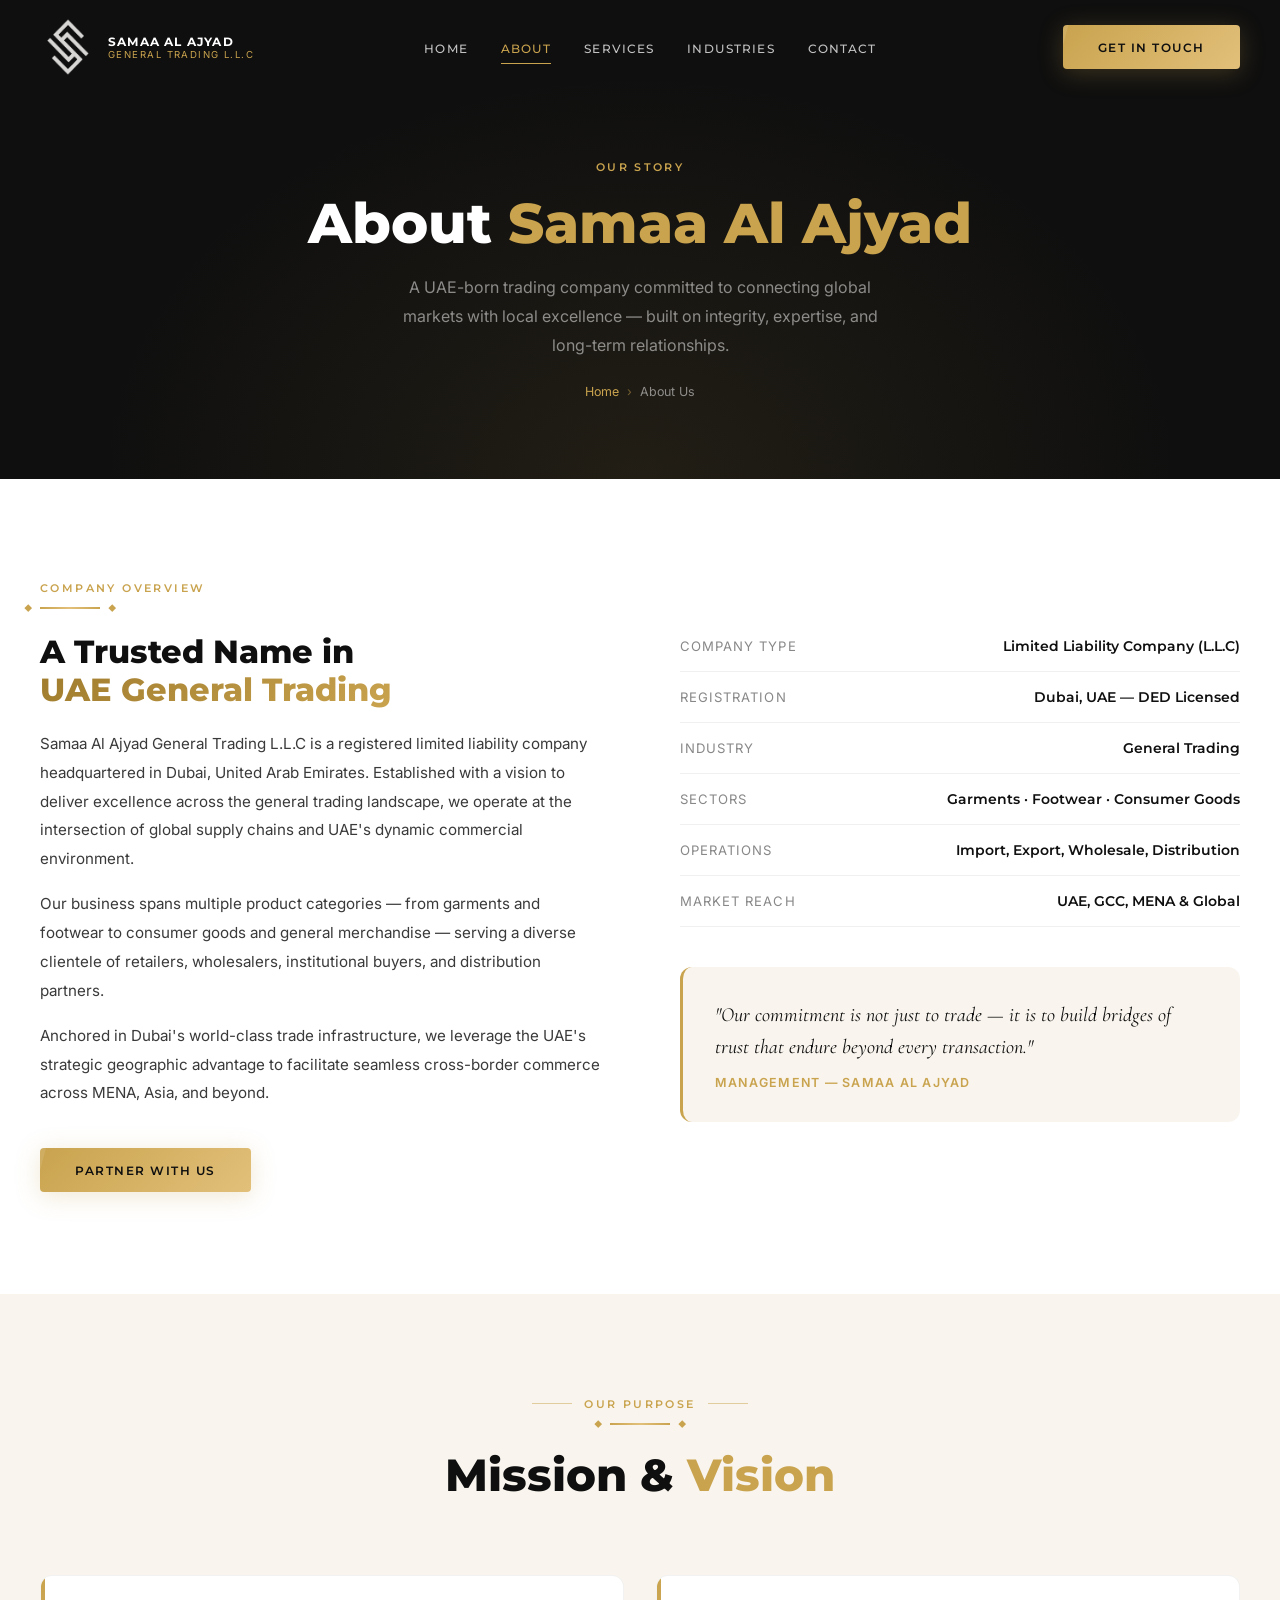
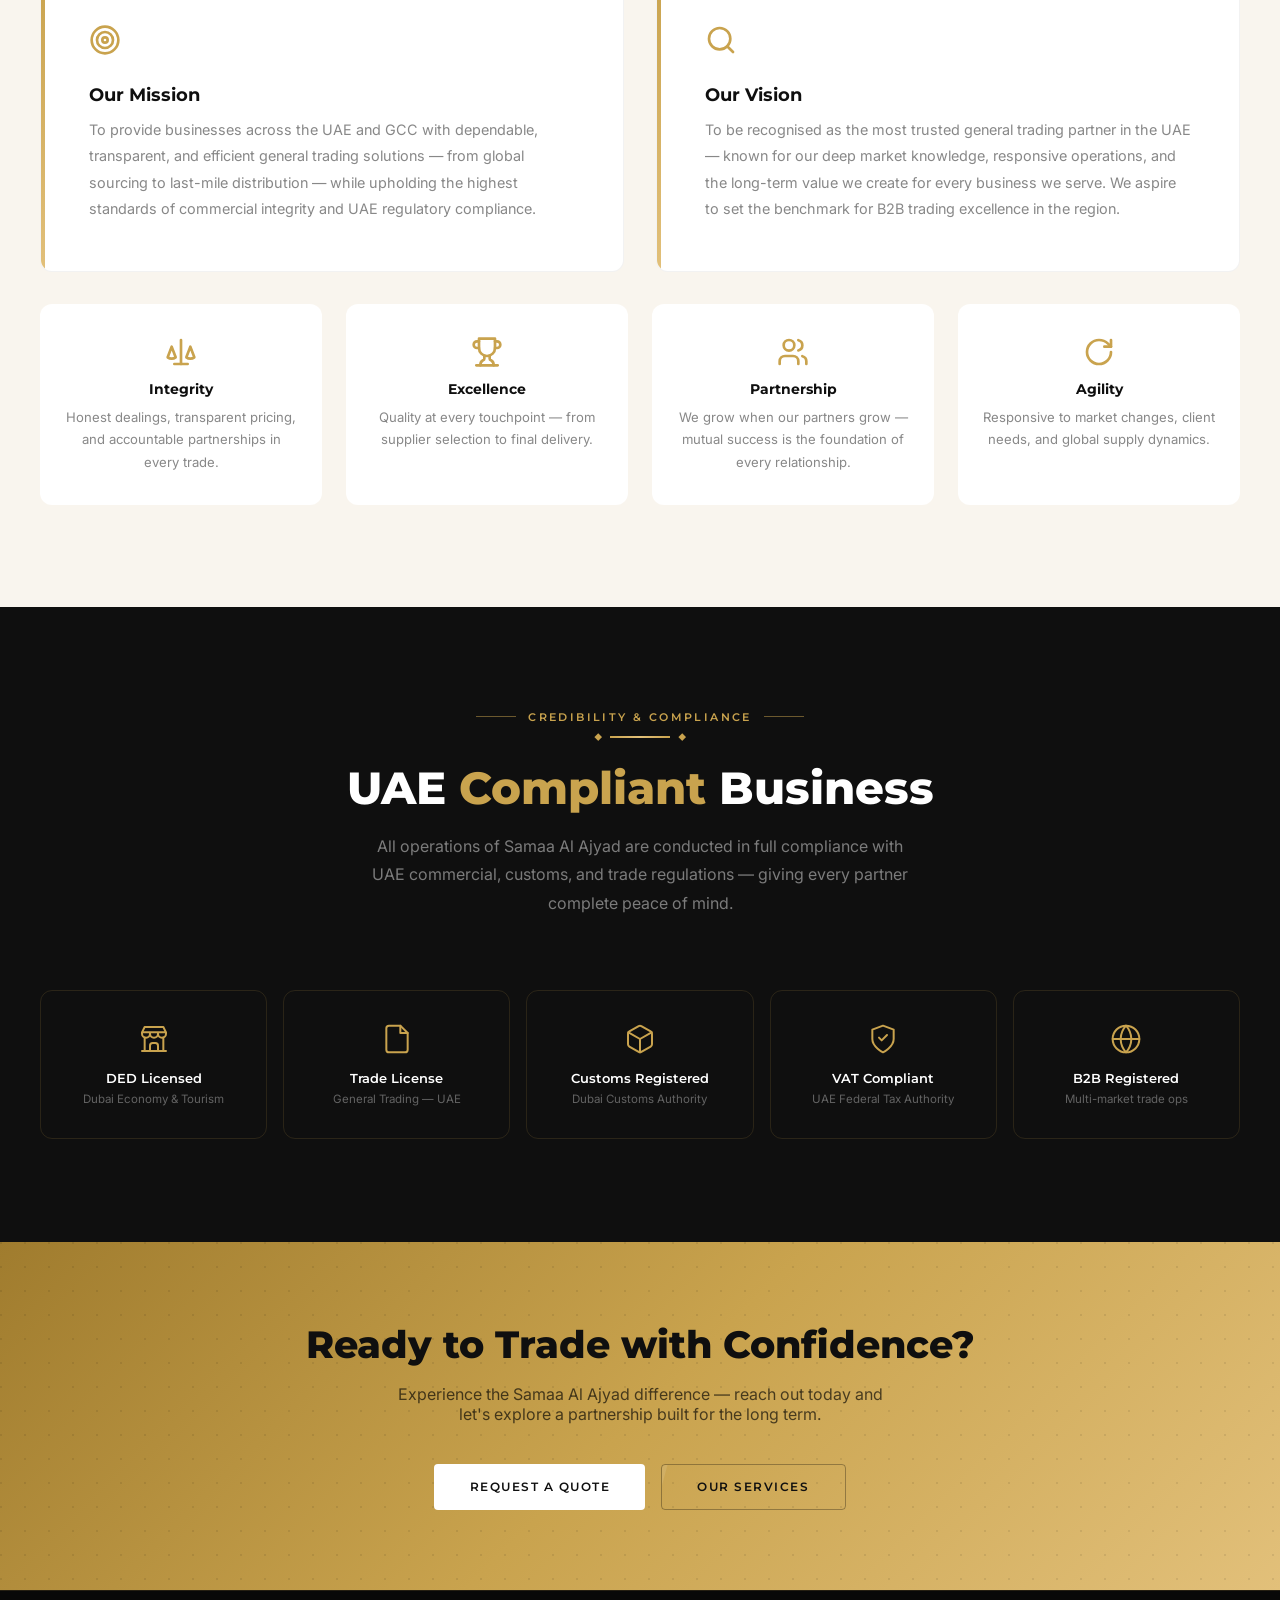
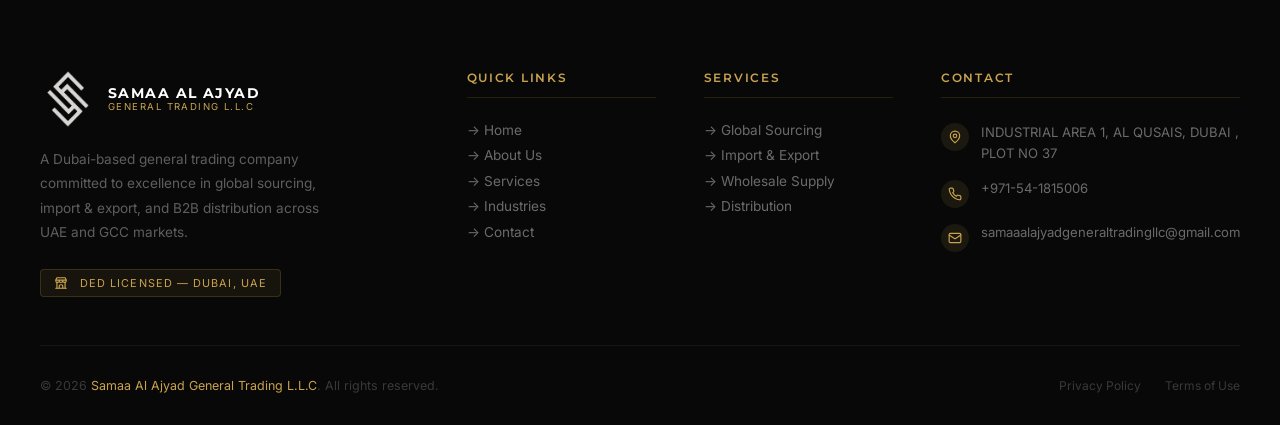
==== commit 8b6b0239: "changes" ====
--- a/about.html
+++ b/about.html
@@ -413,7 +413,7 @@
                                     <circle cx="12" cy="10" r="3" />
                                 </svg>
                             </div>
-                            <div class="contact-detail">Dubai, United Arab Emirates</div>
+                            <div class="contact-detail">INDUSTRIAL AREA 1, AL QUSAIS, DUBAI , PLOT NO 37</div>
                         </div>
                         <div class="footer-contact-item">
                             <div class="contact-icon">
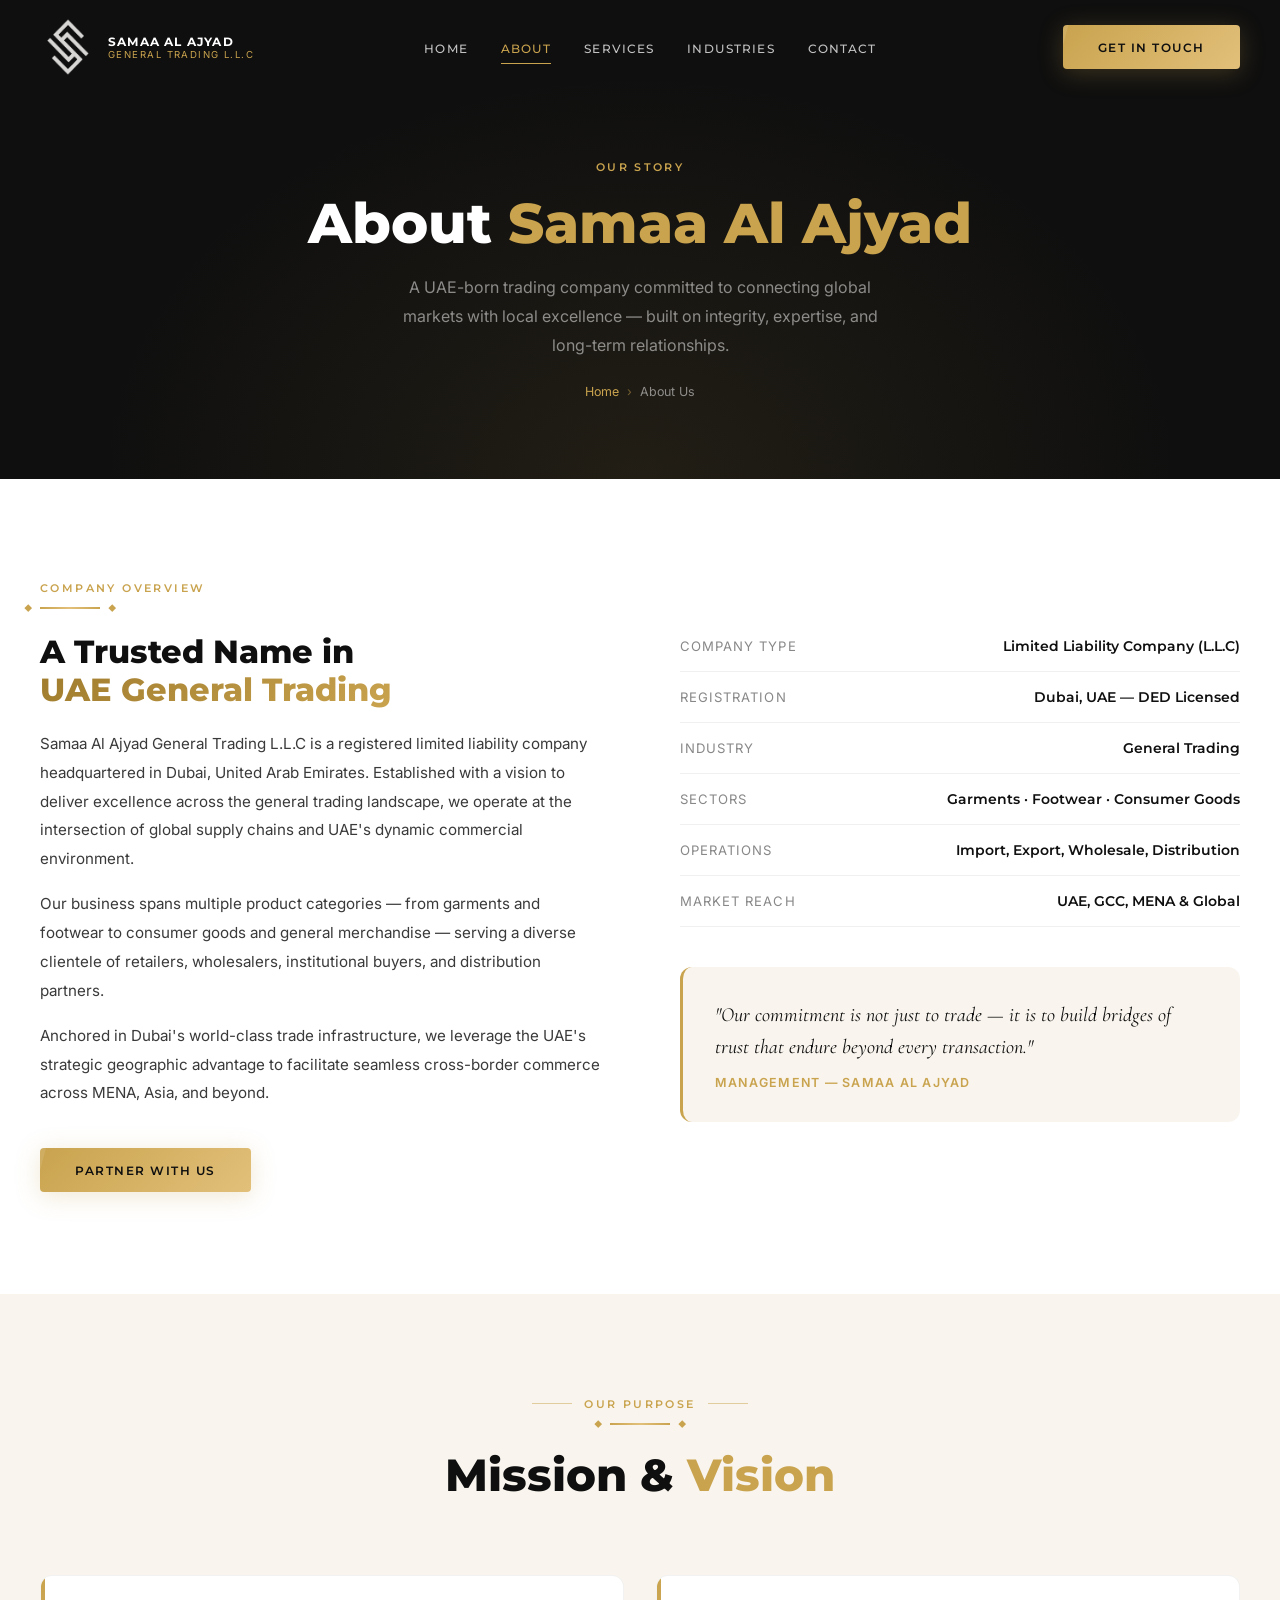
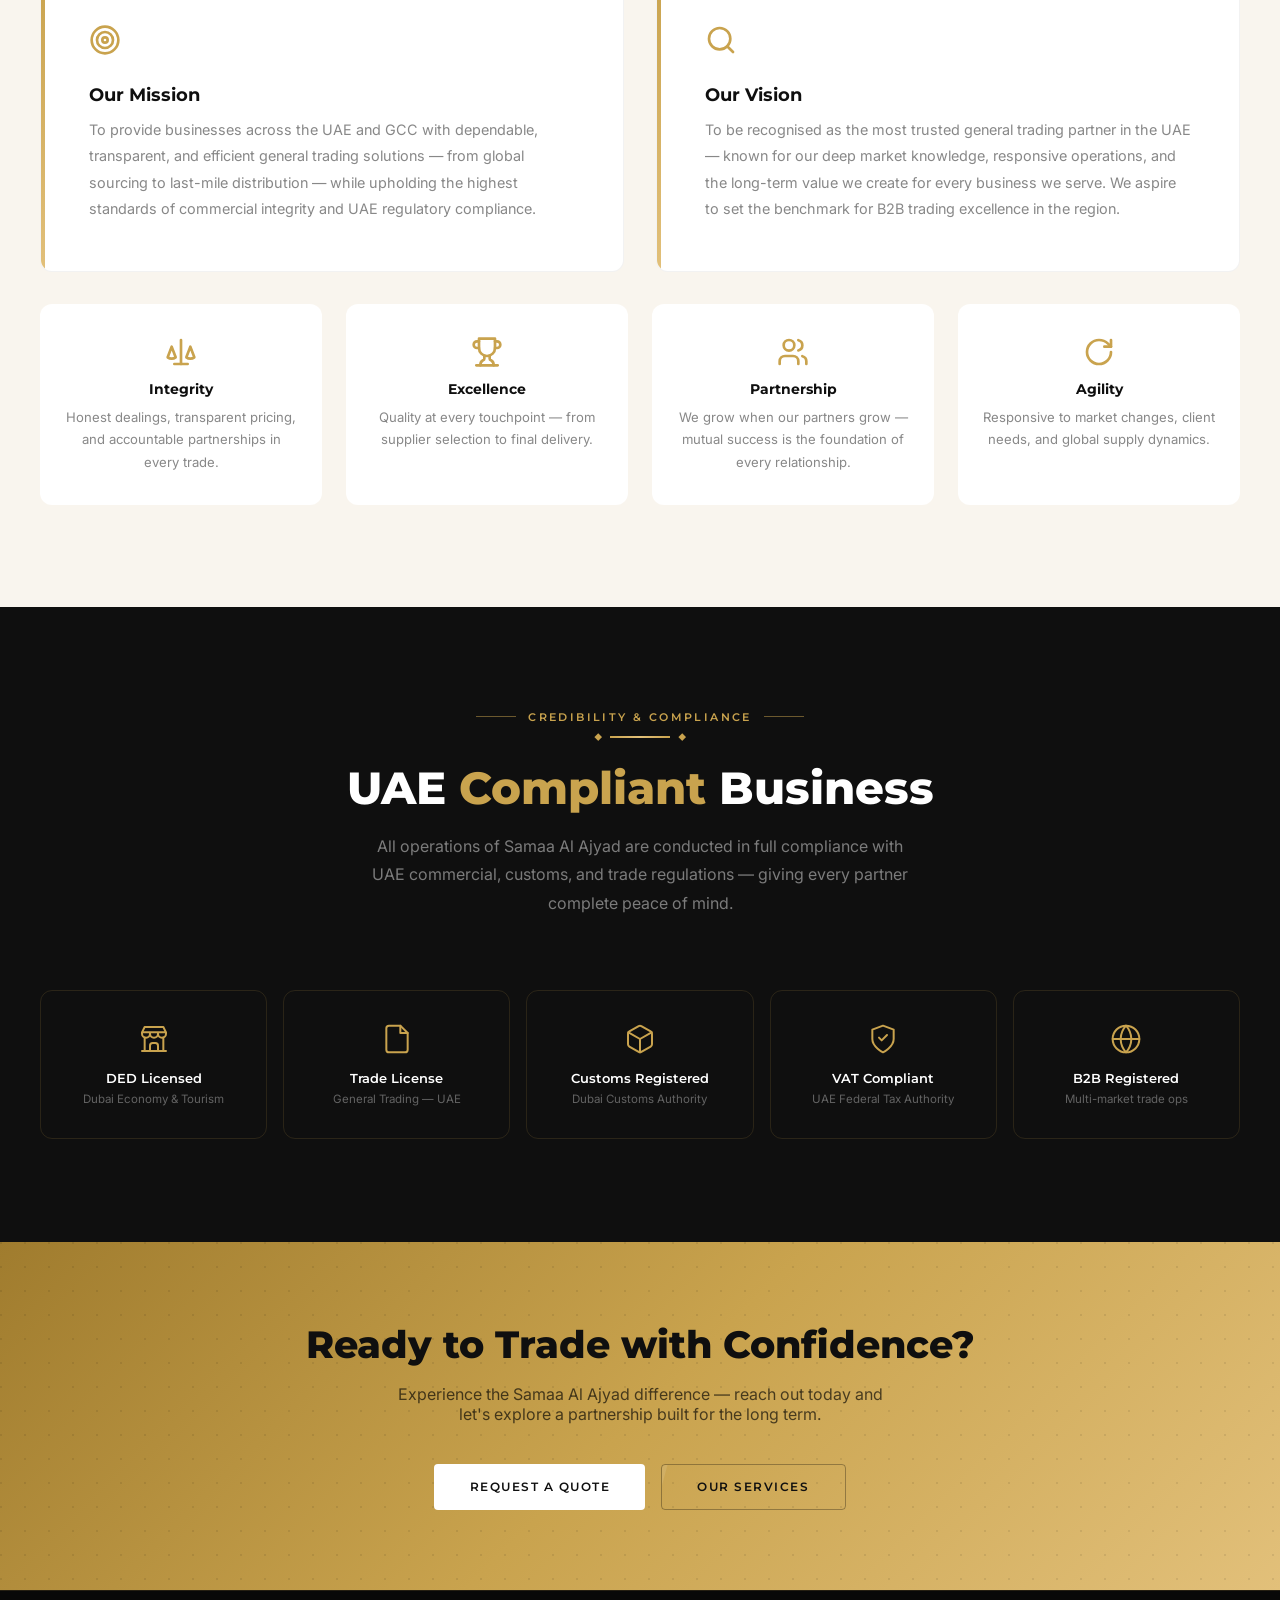
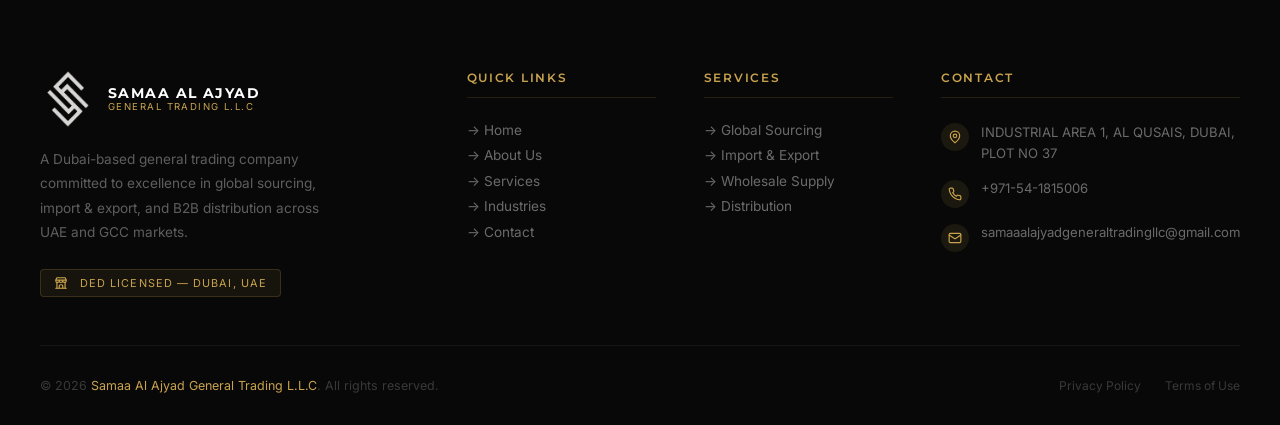
==== commit 6ff38880: "changes" ====
--- a/about.html
+++ b/about.html
@@ -413,7 +413,7 @@
                                     <circle cx="12" cy="10" r="3" />
                                 </svg>
                             </div>
-                            <div class="contact-detail">INDUSTRIAL AREA 1, AL QUSAIS, DUBAI , PLOT NO 37</div>
+                            <div class="contact-detail">INDUSTRIAL AREA 1, AL QUSAIS, DUBAI, PLOT NO 37</div>
                         </div>
                         <div class="footer-contact-item">
                             <div class="contact-icon">
